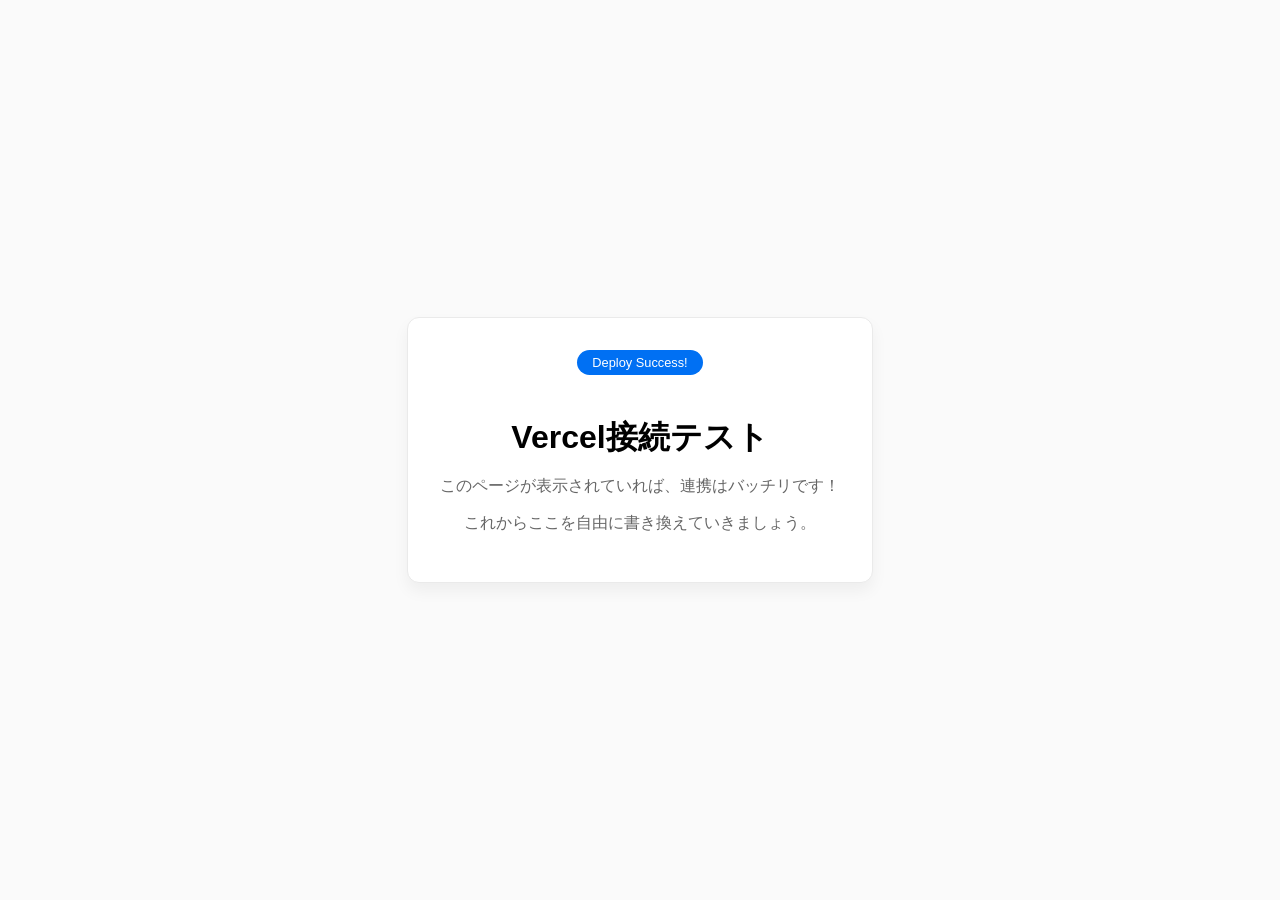
==== index.html @ 1b96fb2a "Create index.html" ====
<!DOCTYPE html>
<html lang="ja">
<head>
    <meta charset="UTF-8">
    <meta name="viewport" content="width=device-width, initial-scale=1.0">
    <title>Vercel Test Page</title>
    <style>
        body { font-family: sans-serif; display: flex; justify-content: center; align-items: center; height: 100vh; margin: 0; background-color: #fafafa; }
        .card { background: white; padding: 2rem; border-radius: 12px; box-shadow: 0 8px 16px rgba(0,0,0,0.05); text-align: center; border: 1px solid #eaeaea; }
        h1 { color: #000; margin-bottom: 10px; }
        p { color: #666; }
        .success-badge { display: inline-block; background: #0070f3; color: white; padding: 5px 15px; border-radius: 20px; font-size: 0.8rem; margin-bottom: 20px; }
    </style>
</head>
<body>
    <div class="card">
        <div class="success-badge">Deploy Success!</div>
        <h1>Vercel接続テスト</h1>
        <p>このページが表示されていれば、連携はバッチリです！</p>
        <p>これからここを自由に書き換えていきましょう。</p>
    </div>
</body>
</html>
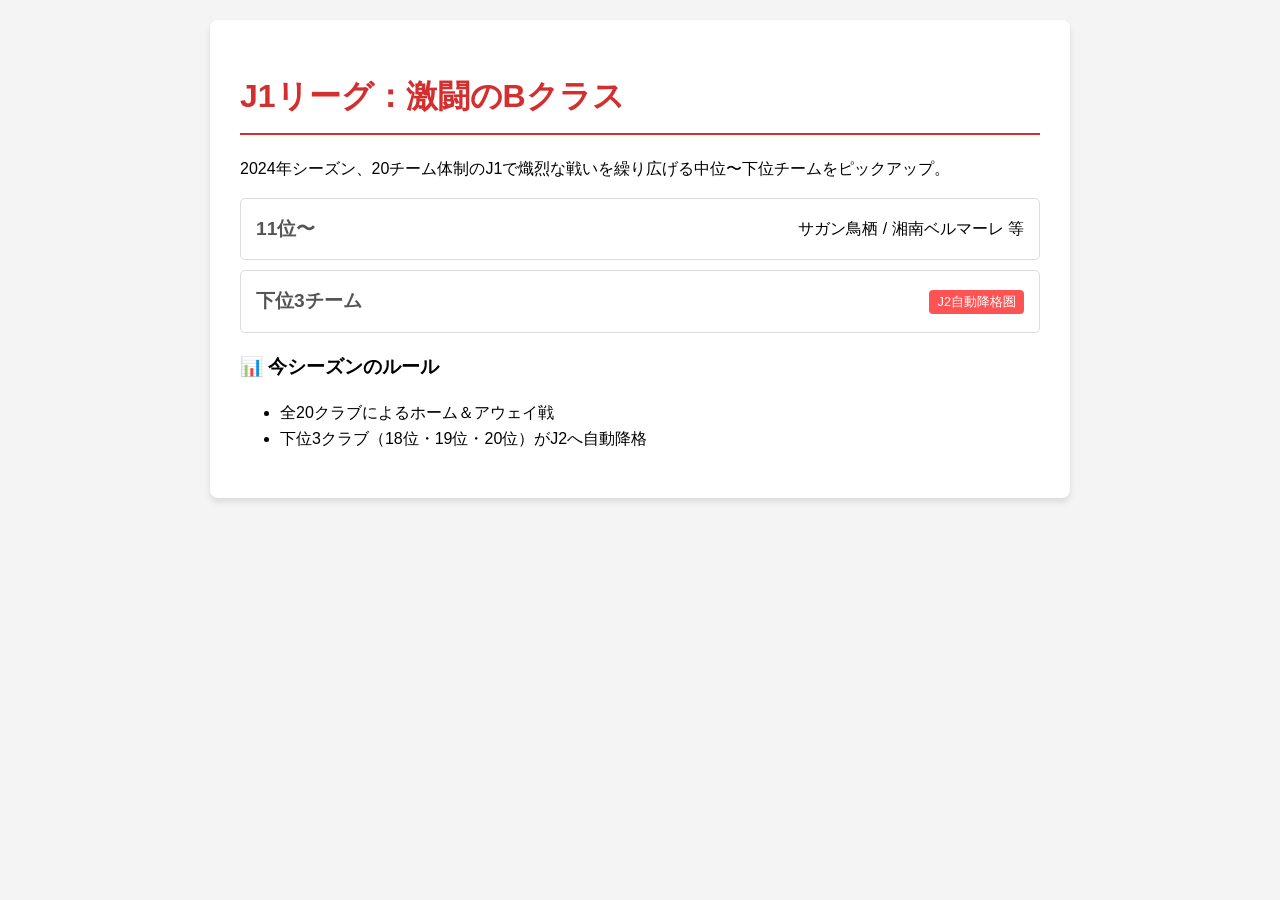
==== commit b8093d69: "Revise index.html for J1 B-class support site" ====
--- a/index.html
+++ b/index.html
@@ -2,22 +2,35 @@
 <html lang="ja">
 <head>
     <meta charset="UTF-8">
-    <meta name="viewport" content="width=device-width, initial-scale=1.0">
-    <title>Vercel Test Page</title>
+    <title>J1 Bクラス 応援サイト</title>
     <style>
-        body { font-family: sans-serif; display: flex; justify-content: center; align-items: center; height: 100vh; margin: 0; background-color: #fafafa; }
-        .card { background: white; padding: 2rem; border-radius: 12px; box-shadow: 0 8px 16px rgba(0,0,0,0.05); text-align: center; border: 1px solid #eaeaea; }
-        h1 { color: #000; margin-bottom: 10px; }
-        p { color: #666; }
-        .success-badge { display: inline-block; background: #0070f3; color: white; padding: 5px 15px; border-radius: 20px; font-size: 0.8rem; margin-bottom: 20px; }
+        body { font-family: 'Helvetica Neue', Arial, sans-serif; background-color: #f4f4f4; margin: 0; padding: 20px; line-height: 1.6; }
+        .container { max-width: 800px; margin: auto; background: white; padding: 30px; border-radius: 8px; box-shadow: 0 4px 6px rgba(0,0,0,0.1); }
+        h1 { color: #d32f2f; border-bottom: 2px solid #d32f2f; padding-bottom: 10px; }
+        .team-list { list-style: none; padding: 0; }
+        .team-item { background: #fff; border: 1px solid #ddd; margin-bottom: 10px; padding: 15px; border-radius: 5px; display: flex; justify-content: space-between; align-items: center; }
+        .rank { font-weight: bold; color: #555; font-size: 1.2rem; }
+        .badge-relegation { background: #ff5252; color: white; padding: 2px 8px; border-radius: 4px; font-size: 0.8rem; }
+        p.info { font-size: 0.9rem; color: #666; }
     </style>
 </head>
 <body>
-    <div class="card">
-        <div class="success-badge">Deploy Success!</div>
-        <h1>Vercel接続テスト</h1>
-        <p>このページが表示されていれば、連携はバッチリです！</p>
-        <p>これからここを自由に書き換えていきましょう。</p>
+    <div class="container">
+        <h1>J1リーグ：激闘のBクラス</h1>
+        <p>2024年シーズン、20チーム体制のJ1で熾烈な戦いを繰り広げる中位〜下位チームをピックアップ。</p>
+        
+        <ul class="team-list">
+            <li class="team-item"><span class="rank">11位〜</span> <span>サガン鳥栖 / 湘南ベルマーレ 等</span></li>
+            <li class="team-item"><span class="rank">下位3チーム</span> <span class="badge-relegation">J2自動降格圏</span></li>
+        </ul>
+
+        <div class="info">
+            <h3>📊 今シーズンのルール</h3>
+            <ul>
+                <li>全20クラブによるホーム＆アウェイ戦</li>
+                <li>下位3クラブ（18位・19位・20位）がJ2へ自動降格</li>
+            </ul>
+        </div>
     </div>
 </body>
 </html>
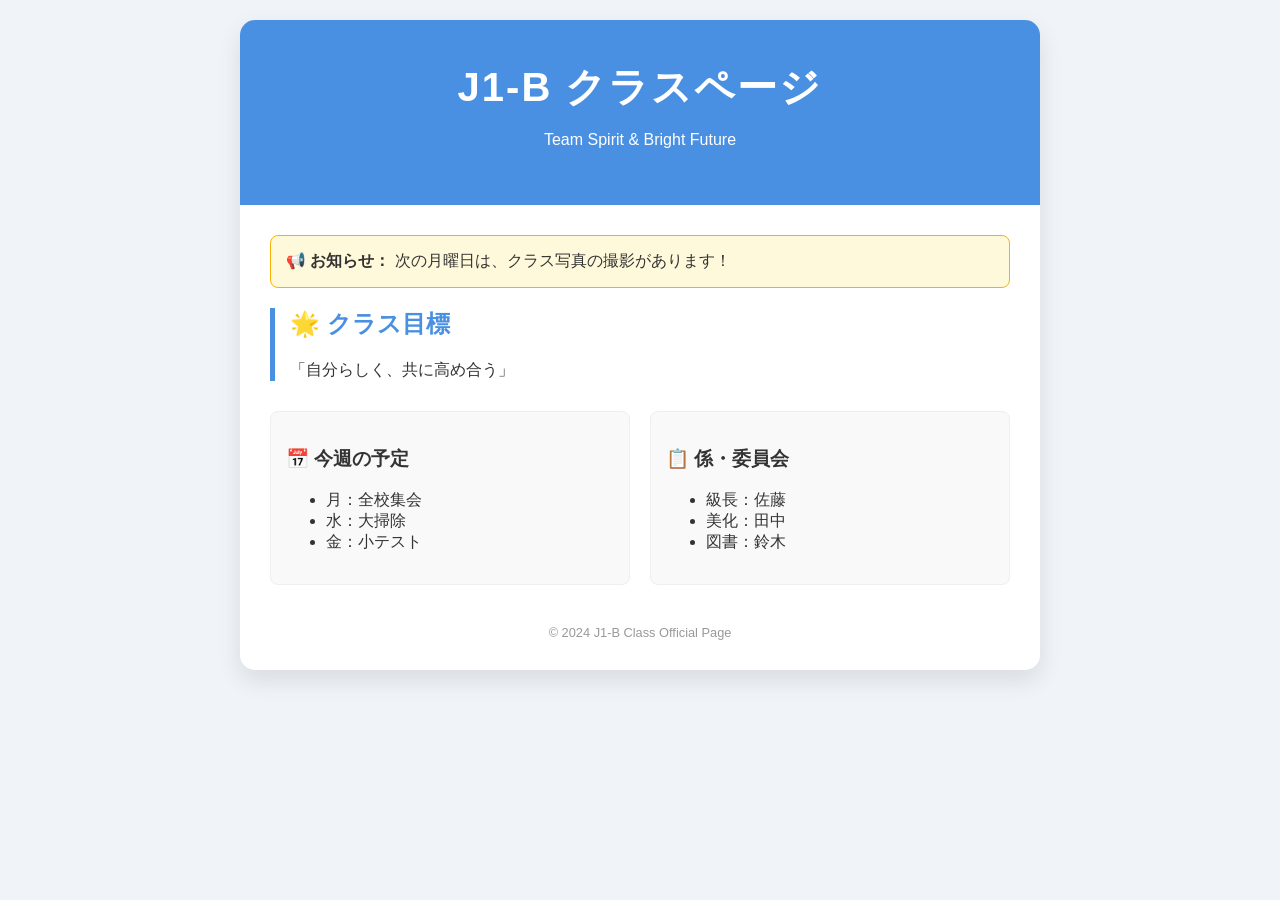
==== commit 91e0dbfe: "Update index.html" ====
--- a/index.html
+++ b/index.html
@@ -2,35 +2,64 @@
 <html lang="ja">
 <head>
     <meta charset="UTF-8">
-    <title>J1 Bクラス 応援サイト</title>
+    <meta name="viewport" content="width=device-width, initial-scale=1.0">
+    <title>J1-B クラスページ</title>
     <style>
-        body { font-family: 'Helvetica Neue', Arial, sans-serif; background-color: #f4f4f4; margin: 0; padding: 20px; line-height: 1.6; }
-        .container { max-width: 800px; margin: auto; background: white; padding: 30px; border-radius: 8px; box-shadow: 0 4px 6px rgba(0,0,0,0.1); }
-        h1 { color: #d32f2f; border-bottom: 2px solid #d32f2f; padding-bottom: 10px; }
-        .team-list { list-style: none; padding: 0; }
-        .team-item { background: #fff; border: 1px solid #ddd; margin-bottom: 10px; padding: 15px; border-radius: 5px; display: flex; justify-content: space-between; align-items: center; }
-        .rank { font-weight: bold; color: #555; font-size: 1.2rem; }
-        .badge-relegation { background: #ff5252; color: white; padding: 2px 8px; border-radius: 4px; font-size: 0.8rem; }
-        p.info { font-size: 0.9rem; color: #666; }
+        :root { --primary-color: #4a90e2; --bg-color: #f0f4f8; }
+        body { font-family: "Helvetica Neue", Arial, "Hiragino Kaku Gothic ProN", "Hiragino Sans", sans-serif; background-color: var(--bg-color); margin: 0; padding: 20px; color: #333; }
+        .class-card { max-width: 800px; margin: 0 auto; background: white; border-radius: 15px; box-shadow: 0 10px 25px rgba(0,0,0,0.1); overflow: hidden; }
+        .header { background: var(--primary-color); color: white; padding: 40px 20px; text-align: center; }
+        .header h1 { margin: 0; font-size: 2.5rem; letter-spacing: 2px; }
+        .content { padding: 30px; }
+        .section { margin-bottom: 30px; border-left: 5px solid var(--primary-color); padding-left: 15px; }
+        h2 { margin-top: 0; color: var(--primary-color); }
+        .grid { display: grid; grid-template-columns: repeat(auto-fit, minmax(200px, 1fr)); gap: 20px; }
+        .info-box { background: #f9f9f9; padding: 15px; border-radius: 8px; border: 1px solid #eee; }
+        .announcement { background: #fff9db; padding: 15px; border-radius: 8px; border: 1px solid #fab005; margin-bottom: 20px; }
     </style>
 </head>
 <body>
-    <div class="container">
-        <h1>J1リーグ：激闘のBクラス</h1>
-        <p>2024年シーズン、20チーム体制のJ1で熾烈な戦いを繰り広げる中位〜下位チームをピックアップ。</p>
-        
-        <ul class="team-list">
-            <li class="team-item"><span class="rank">11位〜</span> <span>サガン鳥栖 / 湘南ベルマーレ 等</span></li>
-            <li class="team-item"><span class="rank">下位3チーム</span> <span class="badge-relegation">J2自動降格圏</span></li>
-        </ul>
 
-        <div class="info">
-            <h3>📊 今シーズンのルール</h3>
-            <ul>
-                <li>全20クラブによるホーム＆アウェイ戦</li>
-                <li>下位3クラブ（18位・19位・20位）がJ2へ自動降格</li>
-            </ul>
+    <div class="class-card">
+        <div class="header">
+            <h1>J1-B クラスページ</h1>
+            <p>Team Spirit & Bright Future</p>
+        </div>
+
+        <div class="content">
+            <div class="announcement">
+                <strong>📢 お知らせ：</strong> 次の月曜日は、クラス写真の撮影があります！
+            </div>
+
+            <div class="section">
+                <h2>🌟 クラス目標</h2>
+                <p>「自分らしく、共に高め合う」</p>
+            </div>
+
+            <div class="grid">
+                <div class="info-box">
+                    <h3>📅 今週の予定</h3>
+                    <ul>
+                        <li>月：全校集会</li>
+                        <li>水：大掃除</li>
+                        <li>金：小テスト</li>
+                    </ul>
+                </div>
+                <div class="info-box">
+                    <h3>📋 係・委員会</h3>
+                    <ul>
+                        <li>級長：佐藤</li>
+                        <li>美化：田中</li>
+                        <li>図書：鈴木</li>
+                    </ul>
+                </div>
+            </div>
+
+            <div style="text-align: center; margin-top: 40px; color: #999; font-size: 0.8rem;">
+                © 2024 J1-B Class Official Page
+            </div>
         </div>
     </div>
+
 </body>
 </html>
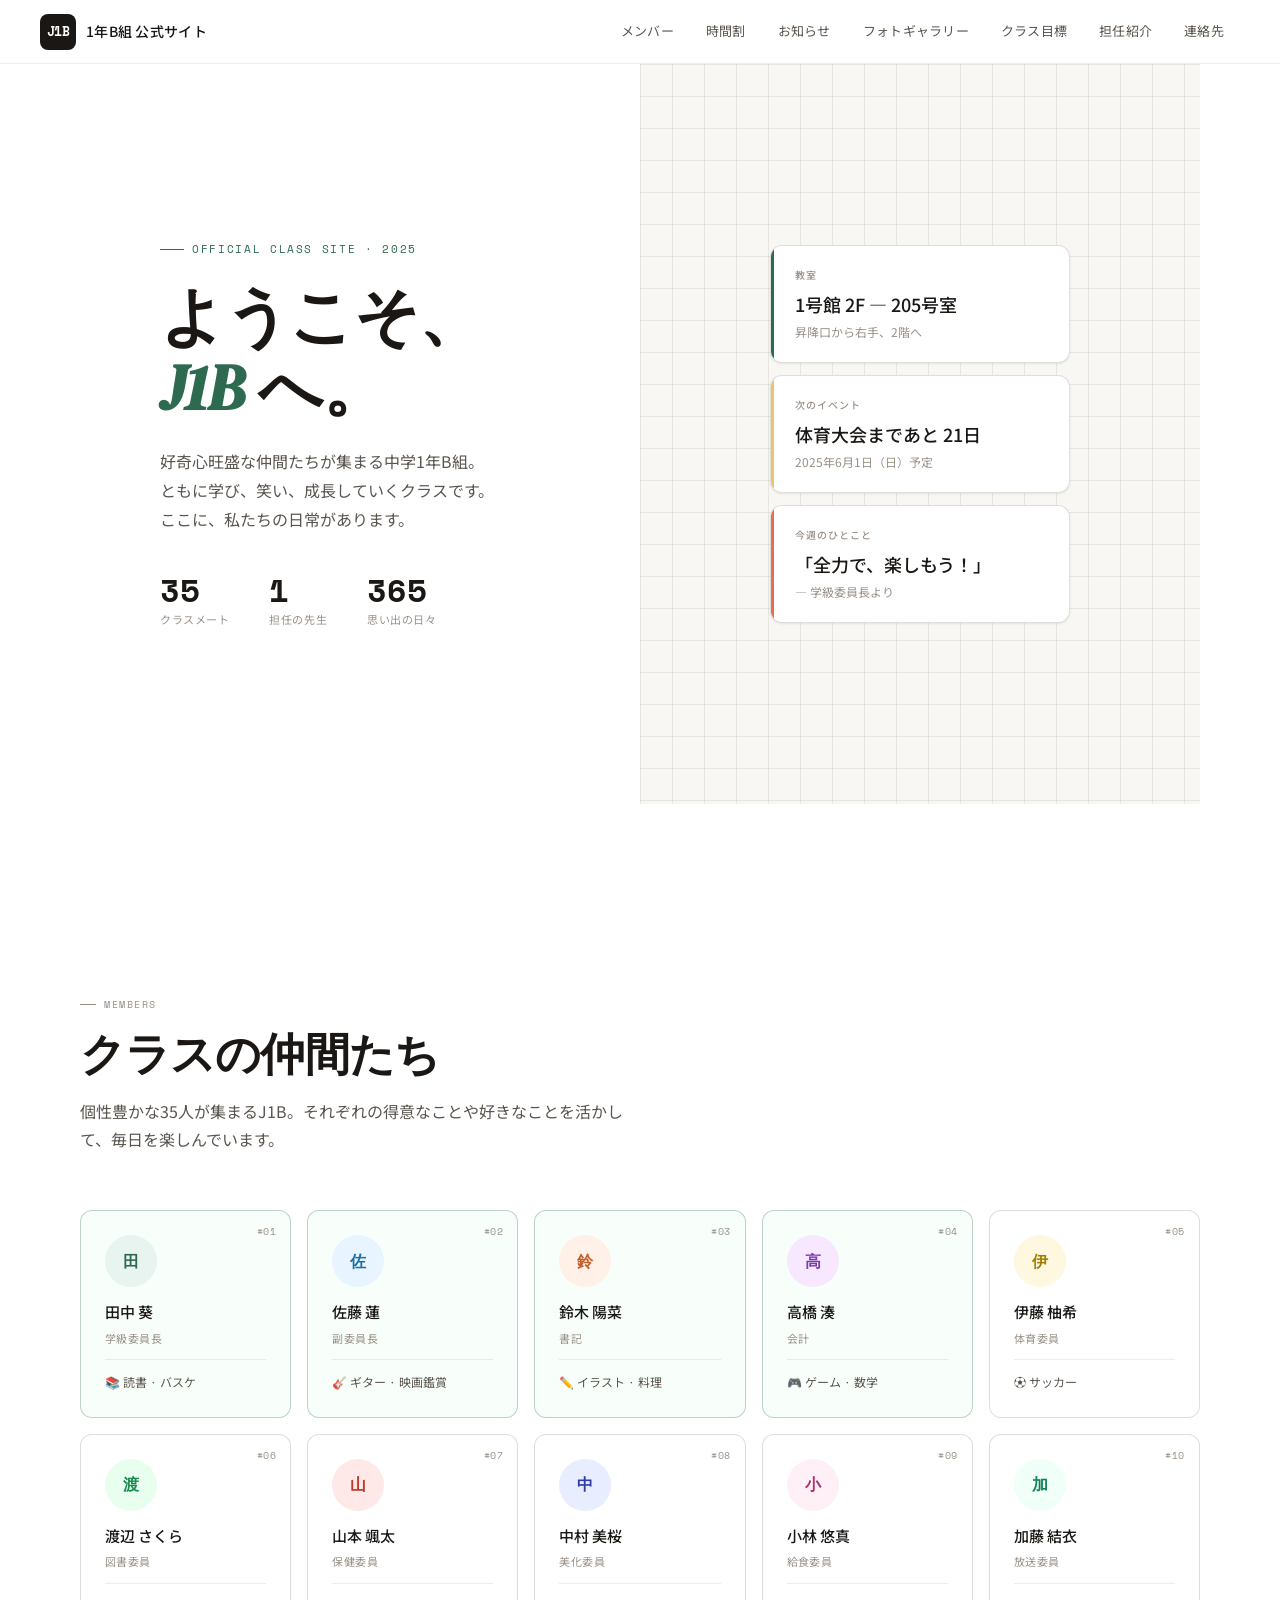
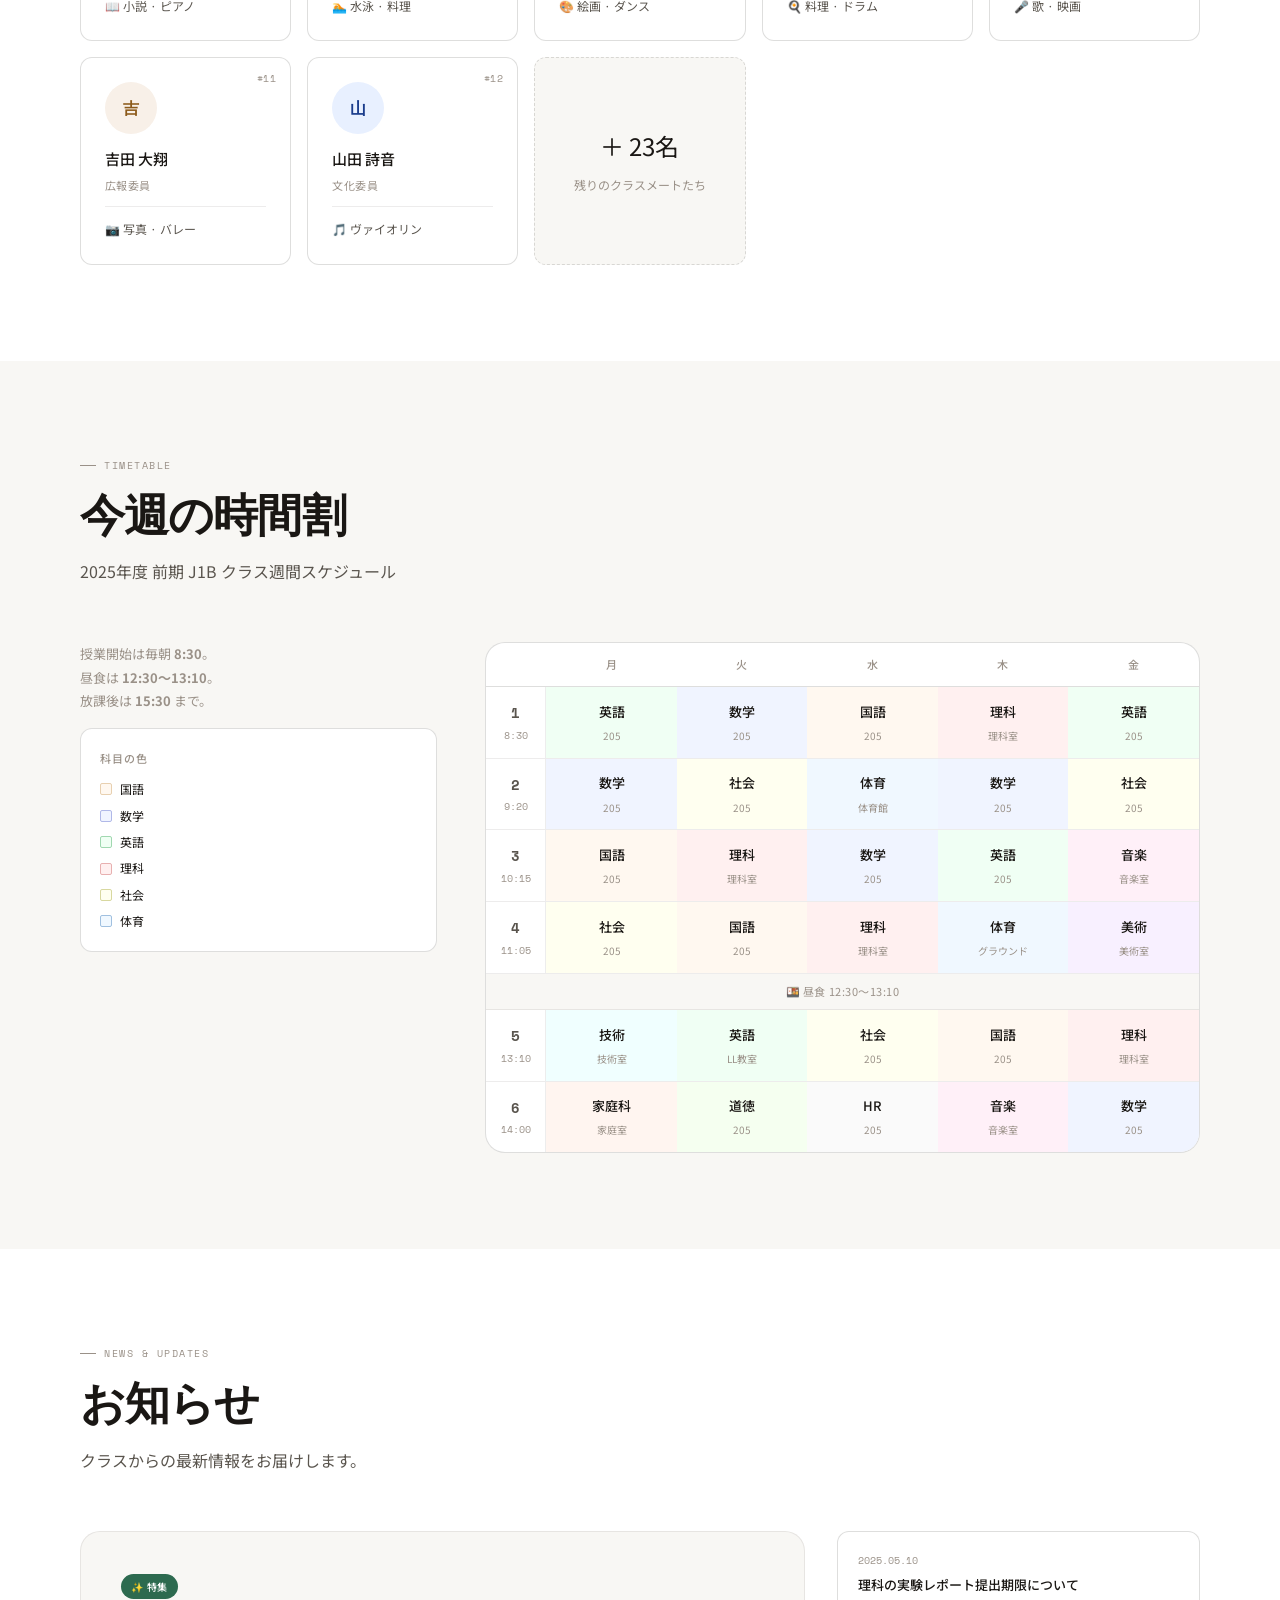
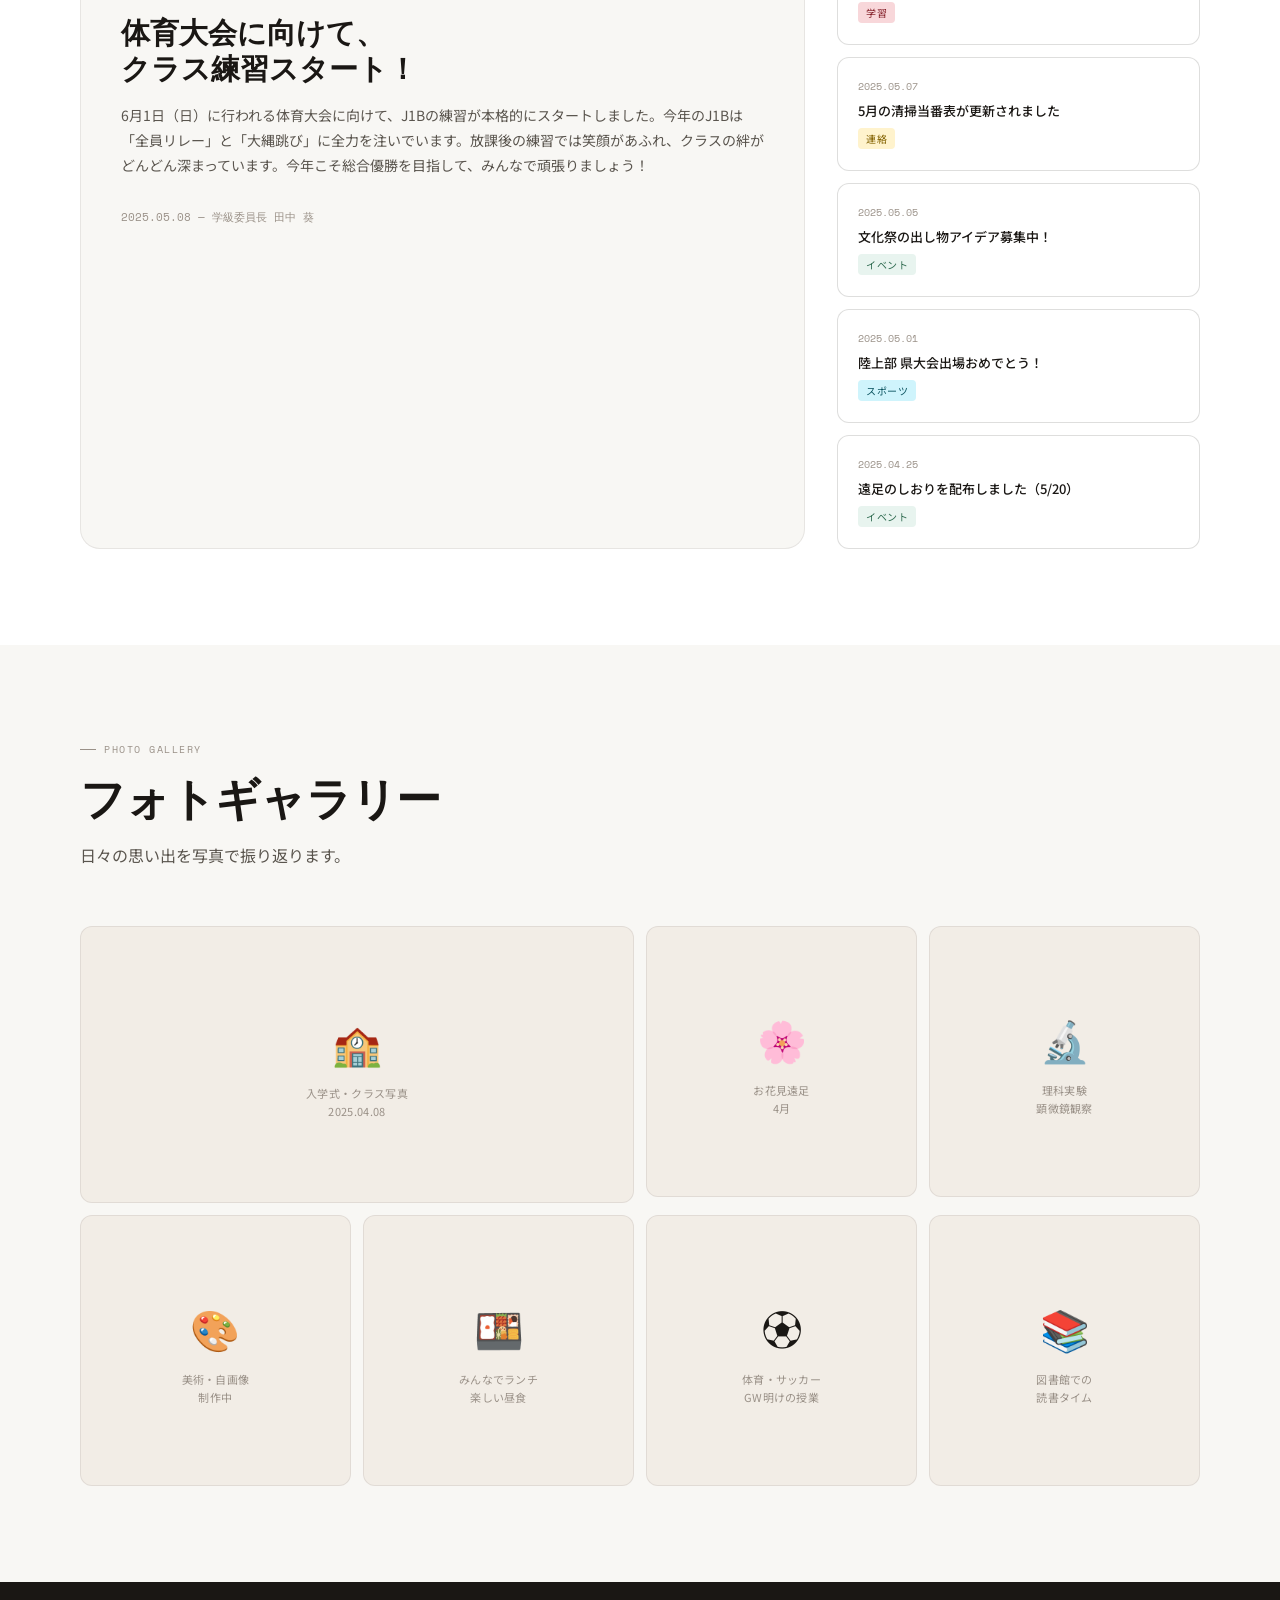
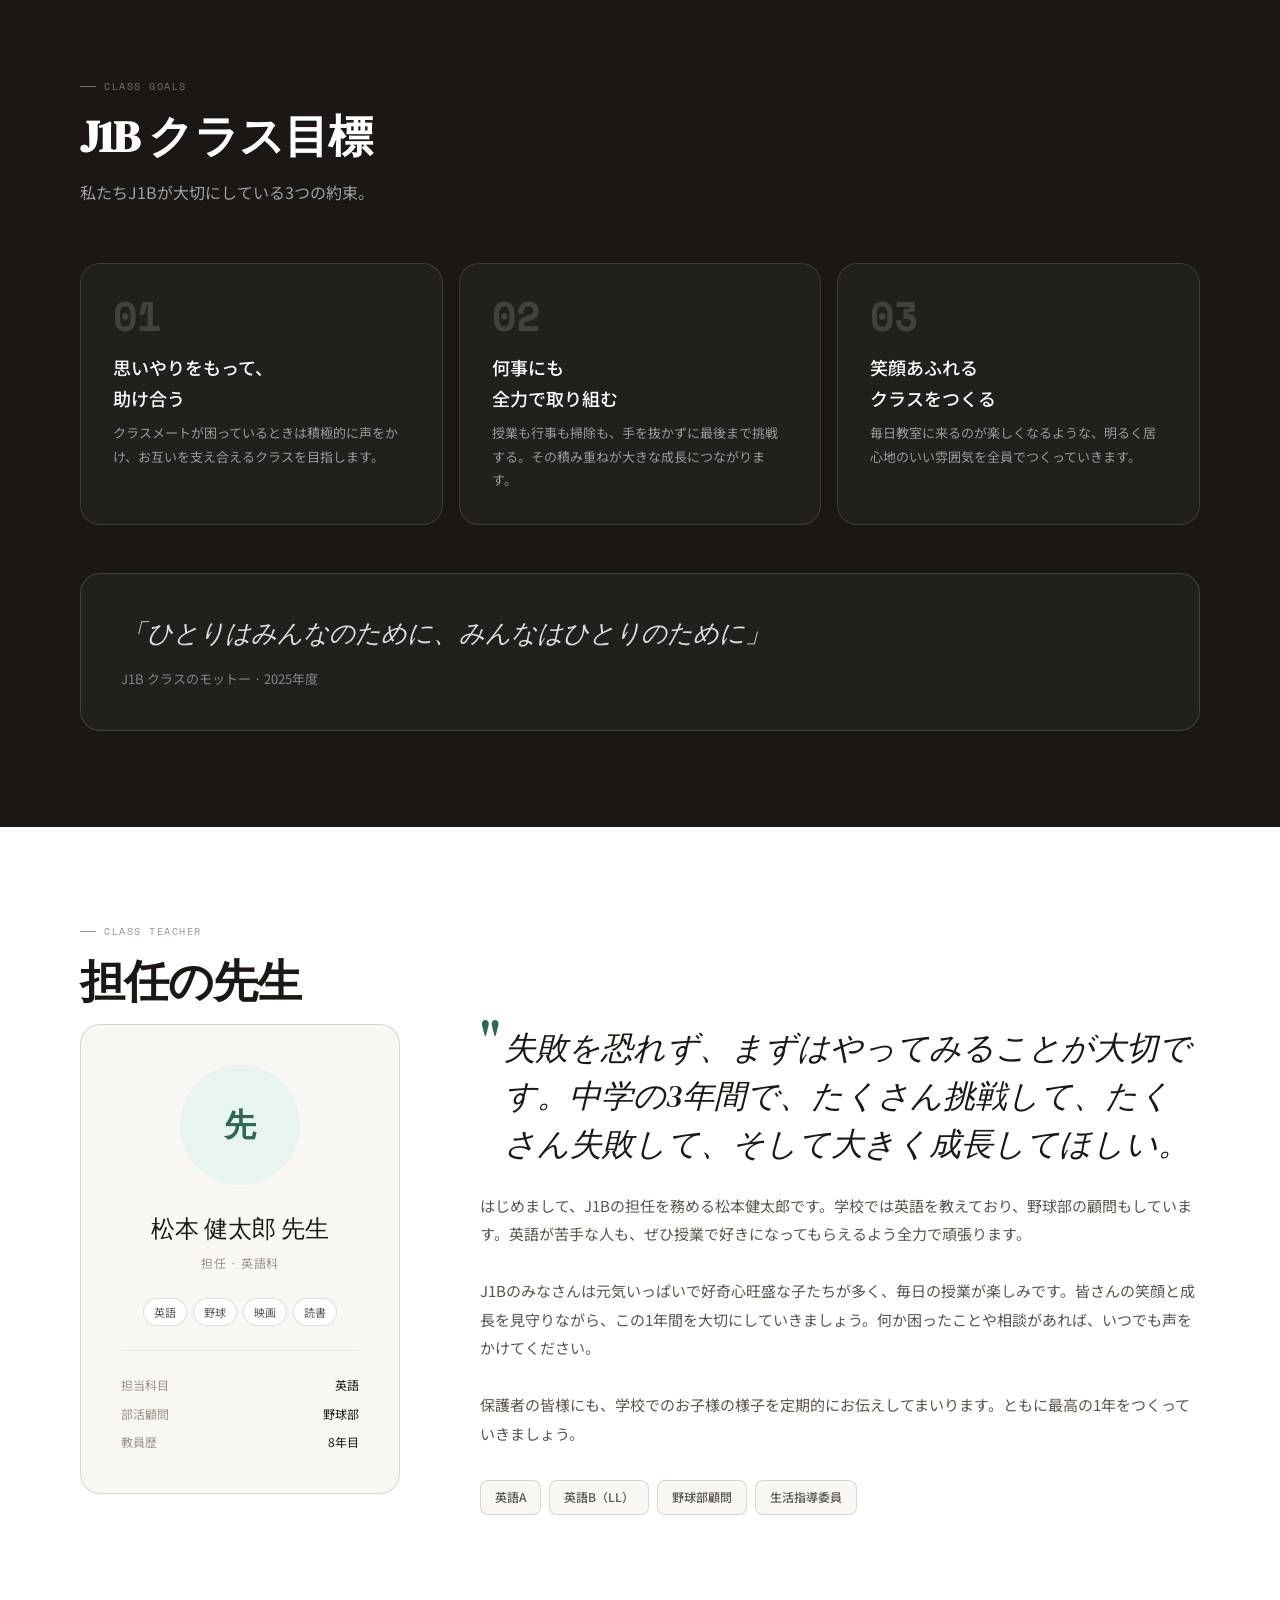
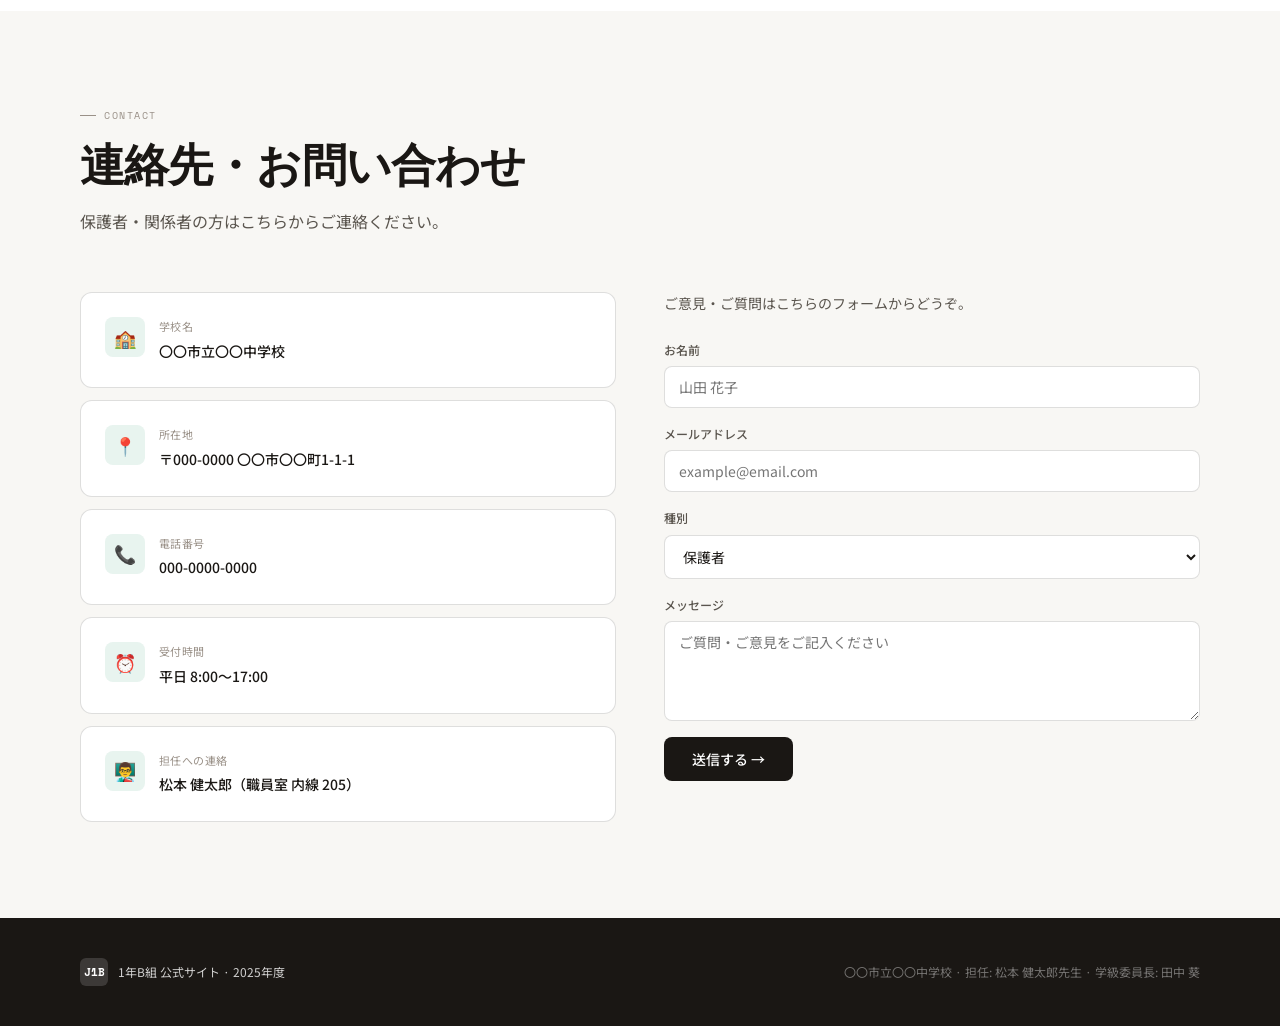
==== commit 3c3cbc2b: "Update print statement from 'Hello' to 'Goodbye'" ====
--- a/index.html
+++ b/index.html
@@ -1,65 +1,1243 @@
 <!DOCTYPE html>
 <html lang="ja">
 <head>
-    <meta charset="UTF-8">
-    <meta name="viewport" content="width=device-width, initial-scale=1.0">
-    <title>J1-B クラスページ</title>
-    <style>
-        :root { --primary-color: #4a90e2; --bg-color: #f0f4f8; }
-        body { font-family: "Helvetica Neue", Arial, "Hiragino Kaku Gothic ProN", "Hiragino Sans", sans-serif; background-color: var(--bg-color); margin: 0; padding: 20px; color: #333; }
-        .class-card { max-width: 800px; margin: 0 auto; background: white; border-radius: 15px; box-shadow: 0 10px 25px rgba(0,0,0,0.1); overflow: hidden; }
-        .header { background: var(--primary-color); color: white; padding: 40px 20px; text-align: center; }
-        .header h1 { margin: 0; font-size: 2.5rem; letter-spacing: 2px; }
-        .content { padding: 30px; }
-        .section { margin-bottom: 30px; border-left: 5px solid var(--primary-color); padding-left: 15px; }
-        h2 { margin-top: 0; color: var(--primary-color); }
-        .grid { display: grid; grid-template-columns: repeat(auto-fit, minmax(200px, 1fr)); gap: 20px; }
-        .info-box { background: #f9f9f9; padding: 15px; border-radius: 8px; border: 1px solid #eee; }
-        .announcement { background: #fff9db; padding: 15px; border-radius: 8px; border: 1px solid #fab005; margin-bottom: 20px; }
-    </style>
+<meta charset="UTF-8">
+<meta name="viewport" content="width=device-width, initial-scale=1.0">
+<title>J1B クラス公式サイト</title>
+<link rel="preconnect" href="https://fonts.googleapis.com">
+<link href="https://fonts.googleapis.com/css2?family=Noto+Sans+JP:wght@300;400;500;700&family=DM+Serif+Display:ital@0;1&family=Space+Mono:wght@400;700&display=swap" rel="stylesheet">
+<style>
+  *, *::before, *::after { box-sizing: border-box; margin: 0; padding: 0; }
+
+  :root {
+    --white: #ffffff;
+    --off-white: #f8f7f4;
+    --cream: #f2ede6;
+    --ink: #1a1714;
+    --ink-light: #5a554e;
+    --ink-muted: #9a9188;
+    --accent: #2d6a4f;
+    --accent-light: #e8f4ef;
+    --accent-mid: #74c69d;
+    --gold: #e9c46a;
+    --coral: #e76f51;
+    --sky: #4cc9f0;
+    --border: rgba(26,23,20,0.08);
+    --border-mid: rgba(26,23,20,0.14);
+    --shadow-sm: 0 1px 3px rgba(0,0,0,0.06), 0 1px 2px rgba(0,0,0,0.04);
+    --shadow-md: 0 4px 16px rgba(0,0,0,0.08);
+    --shadow-lg: 0 12px 40px rgba(0,0,0,0.1);
+    --radius: 12px;
+    --radius-lg: 20px;
+    --font-display: 'DM Serif Display', serif;
+    --font-body: 'Noto Sans JP', sans-serif;
+    --font-mono: 'Space Mono', monospace;
+  }
+
+  html { scroll-behavior: smooth; }
+
+  body {
+    font-family: var(--font-body);
+    background: var(--white);
+    color: var(--ink);
+    line-height: 1.7;
+    font-size: 15px;
+    overflow-x: hidden;
+  }
+
+  /* ── NAV ── */
+  nav {
+    position: fixed; top: 0; left: 0; right: 0; z-index: 100;
+    display: flex; align-items: center; justify-content: space-between;
+    padding: 0 2.5rem;
+    height: 64px;
+    background: rgba(255,255,255,0.92);
+    backdrop-filter: blur(12px);
+    border-bottom: 0.5px solid var(--border);
+  }
+
+  .nav-brand {
+    display: flex; align-items: center; gap: 10px;
+    text-decoration: none; color: var(--ink);
+  }
+
+  .nav-badge {
+    width: 36px; height: 36px; border-radius: 8px;
+    background: var(--ink);
+    color: var(--white);
+    font-family: var(--font-mono);
+    font-size: 13px; font-weight: 700;
+    display: flex; align-items: center; justify-content: center;
+    letter-spacing: -0.5px;
+  }
+
+  .nav-title { font-size: 14px; font-weight: 500; letter-spacing: 0.02em; }
+
+  .nav-links {
+    display: flex; align-items: center; gap: 0;
+    list-style: none;
+  }
+
+  .nav-links a {
+    display: block; padding: 0 1rem;
+    font-size: 13px; font-weight: 400; color: var(--ink-light);
+    text-decoration: none; letter-spacing: 0.02em;
+    transition: color 0.2s;
+    white-space: nowrap;
+  }
+
+  .nav-links a:hover { color: var(--accent); }
+
+  /* ── HERO ── */
+  #hero {
+    min-height: 100vh;
+    display: grid; grid-template-columns: 1fr 1fr;
+    padding-top: 64px;
+    overflow: hidden;
+  }
+
+  .hero-left {
+    display: flex; flex-direction: column; justify-content: center;
+    padding: 5rem 3rem 5rem 5rem;
+    position: relative;
+  }
+
+  .hero-eyebrow {
+    font-family: var(--font-mono);
+    font-size: 11px; letter-spacing: 0.15em; text-transform: uppercase;
+    color: var(--accent); margin-bottom: 1.5rem;
+    display: flex; align-items: center; gap: 8px;
+  }
+
+  .hero-eyebrow::before {
+    content: ''; width: 24px; height: 1px; background: var(--accent);
+  }
+
+  .hero-h1 {
+    font-family: var(--font-display);
+    font-size: clamp(3rem, 5vw, 5rem);
+    line-height: 1.1; letter-spacing: -0.02em;
+    color: var(--ink);
+    margin-bottom: 1.5rem;
+  }
+
+  .hero-h1 em {
+    font-style: italic; color: var(--accent);
+  }
+
+  .hero-desc {
+    font-size: 16px; color: var(--ink-light); line-height: 1.8;
+    max-width: 420px; margin-bottom: 2.5rem;
+  }
+
+  .hero-stats {
+    display: flex; gap: 2.5rem;
+  }
+
+  .hero-stat-num {
+    font-family: var(--font-mono);
+    font-size: 2rem; font-weight: 700; color: var(--ink);
+    line-height: 1;
+  }
+
+  .hero-stat-label {
+    font-size: 11px; color: var(--ink-muted);
+    letter-spacing: 0.05em; margin-top: 4px;
+  }
+
+  .hero-right {
+    background: var(--off-white);
+    position: relative; overflow: hidden;
+    display: flex; align-items: center; justify-content: center;
+  }
+
+  .hero-visual {
+    position: absolute; inset: 0;
+    display: flex; align-items: center; justify-content: center;
+  }
+
+  .hero-grid-bg {
+    position: absolute; inset: 0;
+    background-image:
+      linear-gradient(var(--border) 1px, transparent 1px),
+      linear-gradient(90deg, var(--border) 1px, transparent 1px);
+    background-size: 32px 32px;
+  }
+
+  .hero-card-stack {
+    position: relative; z-index: 2;
+    display: flex; flex-direction: column; gap: 12px;
+    padding: 2rem;
+  }
+
+  .info-card {
+    background: var(--white);
+    border: 0.5px solid var(--border-mid);
+    border-radius: var(--radius);
+    padding: 1.25rem 1.5rem;
+    box-shadow: var(--shadow-sm);
+    min-width: 300px;
+    position: relative; overflow: hidden;
+  }
+
+  .info-card::before {
+    content: ''; position: absolute; left: 0; top: 0; bottom: 0;
+    width: 3px;
+  }
+
+  .info-card.green::before { background: var(--accent); }
+  .info-card.gold::before { background: var(--gold); }
+  .info-card.coral::before { background: var(--coral); }
+
+  .card-label {
+    font-size: 10px; font-weight: 500; letter-spacing: 0.1em;
+    text-transform: uppercase; color: var(--ink-muted);
+    margin-bottom: 6px;
+  }
+
+  .card-value {
+    font-size: 18px; font-weight: 500; color: var(--ink);
+  }
+
+  .card-sub {
+    font-size: 12px; color: var(--ink-muted); margin-top: 2px;
+  }
+
+  /* ── SECTIONS ── */
+  section { padding: 6rem 5rem; }
+
+  .section-tag {
+    font-family: var(--font-mono);
+    font-size: 10px; letter-spacing: 0.15em; text-transform: uppercase;
+    color: var(--ink-muted); margin-bottom: 1rem;
+    display: flex; align-items: center; gap: 8px;
+  }
+
+  .section-tag::before {
+    content: ''; width: 16px; height: 1px; background: var(--ink-muted);
+  }
+
+  .section-h2 {
+    font-family: var(--font-display);
+    font-size: clamp(2rem, 3.5vw, 3.2rem);
+    line-height: 1.15; letter-spacing: -0.02em;
+    color: var(--ink); margin-bottom: 1rem;
+  }
+
+  .section-lead {
+    font-size: 16px; color: var(--ink-light); line-height: 1.8;
+    max-width: 560px; margin-bottom: 3.5rem;
+  }
+
+  /* ── MEMBERS ── */
+  #members { background: var(--white); }
+
+  .members-grid {
+    display: grid;
+    grid-template-columns: repeat(auto-fill, minmax(200px, 1fr));
+    gap: 16px;
+  }
+
+  .member-card {
+    border: 0.5px solid var(--border-mid);
+    border-radius: var(--radius);
+    padding: 1.5rem;
+    background: var(--white);
+    transition: transform 0.2s, box-shadow 0.2s, border-color 0.2s;
+    cursor: default;
+    position: relative; overflow: hidden;
+  }
+
+  .member-card:hover {
+    transform: translateY(-3px);
+    box-shadow: var(--shadow-md);
+    border-color: var(--accent-mid);
+  }
+
+  .member-avatar {
+    width: 52px; height: 52px; border-radius: 50%;
+    display: flex; align-items: center; justify-content: center;
+    font-family: var(--font-mono); font-size: 16px; font-weight: 700;
+    margin-bottom: 12px;
+  }
+
+  .member-name { font-size: 15px; font-weight: 500; margin-bottom: 4px; }
+  .member-role { font-size: 11px; color: var(--ink-muted); letter-spacing: 0.04em; }
+
+  .member-hobby {
+    margin-top: 12px; padding-top: 12px;
+    border-top: 0.5px solid var(--border);
+    font-size: 12px; color: var(--ink-light);
+  }
+
+  .member-number {
+    position: absolute; top: 12px; right: 14px;
+    font-family: var(--font-mono); font-size: 10px;
+    color: var(--ink-muted); letter-spacing: 0.05em;
+  }
+
+  /* ── SCHEDULE ── */
+  #schedule { background: var(--off-white); }
+
+  .schedule-layout {
+    display: grid; grid-template-columns: 1fr 2fr; gap: 3rem;
+    align-items: start;
+  }
+
+  .schedule-aside {}
+
+  .schedule-filters {
+    display: flex; flex-direction: column; gap: 6px;
+    margin-bottom: 2rem;
+  }
+
+  .filter-btn {
+    padding: 8px 14px; border: 0.5px solid var(--border-mid);
+    border-radius: 8px; background: var(--white);
+    font-family: var(--font-body); font-size: 13px;
+    color: var(--ink-light); cursor: pointer;
+    text-align: left; transition: all 0.15s;
+  }
+
+  .filter-btn.active, .filter-btn:hover {
+    background: var(--ink); color: var(--white); border-color: var(--ink);
+  }
+
+  .timetable {
+    background: var(--white); border-radius: var(--radius-lg);
+    border: 0.5px solid var(--border-mid);
+    overflow: hidden;
+  }
+
+  .timetable-header {
+    display: grid; grid-template-columns: 60px repeat(5, 1fr);
+    border-bottom: 0.5px solid var(--border-mid);
+  }
+
+  .timetable-header > div {
+    padding: 12px 8px; text-align: center;
+    font-size: 11px; font-weight: 500; letter-spacing: 0.05em;
+    color: var(--ink-muted);
+  }
+
+  .timetable-row {
+    display: grid; grid-template-columns: 60px repeat(5, 1fr);
+    border-bottom: 0.5px solid var(--border);
+  }
+
+  .timetable-row:last-child { border-bottom: none; }
+
+  .time-cell {
+    padding: 14px 8px; text-align: center;
+    font-family: var(--font-mono); font-size: 10px;
+    color: var(--ink-muted); border-right: 0.5px solid var(--border);
+    display: flex; flex-direction: column; align-items: center; justify-content: center; gap: 2px;
+  }
+
+  .time-period { font-size: 14px; font-weight: 700; color: var(--ink-light); }
+
+  .subject-cell {
+    padding: 10px 8px; text-align: center;
+    font-size: 12px; display: flex; flex-direction: column;
+    align-items: center; justify-content: center; gap: 4px;
+    min-height: 56px;
+  }
+
+  .subject-name { font-weight: 500; font-size: 13px; }
+  .subject-room { font-size: 10px; color: var(--ink-muted); }
+
+  .subj-jp { background: #fff8f0; }
+  .subj-math { background: #f0f4ff; }
+  .subj-en { background: #f0fff4; }
+  .subj-sci { background: #fff0f0; }
+  .subj-soc { background: #fffff0; }
+  .subj-pe { background: #f0f8ff; }
+  .subj-music { background: #fff0f8; }
+  .subj-art { background: #f8f0ff; }
+  .subj-tech { background: #f0ffff; }
+  .subj-home { background: #fff5f0; }
+  .subj-moral { background: #f5fff0; }
+  .subj-hr { background: #fafafa; }
+
+  /* ── NEWS ── */
+  #news { background: var(--white); }
+
+  .news-grid {
+    display: grid; grid-template-columns: 2fr 1fr; gap: 2rem;
+  }
+
+  .news-featured {
+    background: var(--off-white);
+    border-radius: var(--radius-lg);
+    padding: 2.5rem;
+    border: 0.5px solid var(--border);
+    position: relative; overflow: hidden;
+  }
+
+  .news-featured-tag {
+    display: inline-block; padding: 4px 10px;
+    border-radius: 99px; background: var(--accent); color: var(--white);
+    font-size: 10px; font-weight: 500; letter-spacing: 0.08em;
+    text-transform: uppercase; margin-bottom: 1rem;
+  }
+
+  .news-featured-title {
+    font-family: var(--font-display); font-size: 1.8rem;
+    line-height: 1.25; color: var(--ink); margin-bottom: 1rem;
+  }
+
+  .news-featured-body {
+    font-size: 14px; color: var(--ink-light); line-height: 1.8; margin-bottom: 1.5rem;
+  }
+
+  .news-featured-meta {
+    font-family: var(--font-mono); font-size: 11px; color: var(--ink-muted);
+  }
+
+  .news-list { display: flex; flex-direction: column; gap: 12px; }
+
+  .news-item {
+    border: 0.5px solid var(--border-mid);
+    border-radius: var(--radius);
+    padding: 1.25rem;
+    background: var(--white);
+    transition: border-color 0.2s;
+    cursor: default;
+  }
+
+  .news-item:hover { border-color: var(--accent-mid); }
+
+  .news-item-date {
+    font-family: var(--font-mono); font-size: 10px; color: var(--ink-muted);
+    margin-bottom: 6px;
+  }
+
+  .news-item-title { font-size: 13px; font-weight: 500; line-height: 1.5; }
+
+  .news-tag {
+    display: inline-block; margin-top: 8px; padding: 2px 8px;
+    border-radius: 4px; font-size: 10px; letter-spacing: 0.05em;
+  }
+
+  .tag-event { background: var(--accent-light); color: var(--accent); }
+  .tag-announce { background: #fff3cd; color: #856404; }
+  .tag-sports { background: #cff4fc; color: #0c5460; }
+  .tag-study { background: #f8d7da; color: #842029; }
+
+  /* ── GALLERY ── */
+  #gallery { background: var(--off-white); }
+
+  .gallery-grid {
+    display: grid;
+    grid-template-columns: repeat(4, 1fr);
+    grid-template-rows: auto;
+    gap: 12px;
+  }
+
+  .gallery-item {
+    border-radius: var(--radius); overflow: hidden;
+    background: var(--cream);
+    border: 0.5px solid var(--border);
+    aspect-ratio: 1;
+    display: flex; align-items: center; justify-content: center;
+    position: relative; cursor: pointer;
+    transition: transform 0.2s, box-shadow 0.2s;
+  }
+
+  .gallery-item:hover { transform: scale(1.02); box-shadow: var(--shadow-md); }
+  .gallery-item.wide { grid-column: span 2; aspect-ratio: 2/1; }
+  .gallery-item.tall { grid-row: span 2; aspect-ratio: 1/2; }
+
+  .gallery-placeholder {
+    display: flex; flex-direction: column; align-items: center; justify-content: center;
+    gap: 8px; padding: 1rem;
+  }
+
+  .gallery-emoji { font-size: 2.5rem; }
+  .gallery-caption { font-size: 11px; color: var(--ink-muted); text-align: center; letter-spacing: 0.03em; }
+
+  .gallery-overlay {
+    position: absolute; inset: 0; background: rgba(45,106,79,0.85);
+    display: flex; align-items: center; justify-content: center;
+    opacity: 0; transition: opacity 0.2s;
+    color: white; font-size: 12px; letter-spacing: 0.05em;
+  }
+
+  .gallery-item:hover .gallery-overlay { opacity: 1; }
+
+  /* ── GOALS ── */
+  #goals { background: var(--ink); color: var(--white); }
+
+  #goals .section-tag { color: rgba(255,255,255,0.4); }
+  #goals .section-tag::before { background: rgba(255,255,255,0.4); }
+  #goals .section-h2 { color: var(--white); }
+  #goals .section-lead { color: rgba(255,255,255,0.6); }
+
+  .goals-grid {
+    display: grid; grid-template-columns: repeat(3, 1fr); gap: 16px;
+  }
+
+  .goal-card {
+    border: 0.5px solid rgba(255,255,255,0.12);
+    border-radius: var(--radius-lg); padding: 2rem;
+    background: rgba(255,255,255,0.04);
+    transition: background 0.2s, border-color 0.2s;
+  }
+
+  .goal-card:hover {
+    background: rgba(255,255,255,0.07);
+    border-color: rgba(255,255,255,0.2);
+  }
+
+  .goal-num {
+    font-family: var(--font-mono); font-size: 2.5rem; font-weight: 700;
+    color: rgba(255,255,255,0.15); line-height: 1;
+    margin-bottom: 1rem;
+  }
+
+  .goal-title { font-size: 18px; font-weight: 500; margin-bottom: 8px; }
+  .goal-desc { font-size: 13px; color: rgba(255,255,255,0.55); line-height: 1.8; }
+
+  /* ── TEACHER ── */
+  #teacher { background: var(--white); }
+
+  .teacher-layout {
+    display: grid; grid-template-columns: 320px 1fr; gap: 5rem; align-items: start;
+  }
+
+  .teacher-portrait {
+    background: var(--off-white); border-radius: var(--radius-lg);
+    border: 0.5px solid var(--border-mid);
+    padding: 2.5rem; text-align: center;
+  }
+
+  .portrait-circle {
+    width: 120px; height: 120px; border-radius: 50%;
+    background: var(--accent-light);
+    display: flex; align-items: center; justify-content: center;
+    font-family: var(--font-mono); font-size: 2rem; font-weight: 700;
+    color: var(--accent); margin: 0 auto 1.5rem;
+  }
+
+  .portrait-name {
+    font-family: var(--font-display); font-size: 1.5rem; margin-bottom: 4px;
+  }
+
+  .portrait-title { font-size: 12px; color: var(--ink-muted); letter-spacing: 0.05em; }
+
+  .portrait-tags { display: flex; flex-wrap: wrap; gap: 6px; margin-top: 1.5rem; justify-content: center; }
+
+  .portrait-tag {
+    padding: 4px 10px; border-radius: 99px;
+    background: var(--white); border: 0.5px solid var(--border-mid);
+    font-size: 11px; color: var(--ink-light);
+  }
+
+  .teacher-message {
+    font-family: var(--font-display); font-style: italic;
+    font-size: clamp(1.5rem, 2.5vw, 2rem); line-height: 1.5;
+    color: var(--ink); margin-bottom: 1.5rem;
+    position: relative; padding-left: 1.5rem;
+  }
+
+  .teacher-message::before {
+    content: '"'; position: absolute; left: 0; top: -0.2em;
+    font-size: 3rem; color: var(--accent); line-height: 1; font-style: normal;
+  }
+
+  .teacher-bio {
+    font-size: 15px; color: var(--ink-light); line-height: 1.9; margin-bottom: 2rem;
+  }
+
+  .teacher-subjects { display: flex; flex-wrap: wrap; gap: 8px; }
+
+  .subj-badge {
+    padding: 6px 14px; border-radius: 8px;
+    background: var(--off-white); border: 0.5px solid var(--border-mid);
+    font-size: 12px; font-weight: 500; color: var(--ink-light);
+  }
+
+  /* ── CONTACT ── */
+  #contact { background: var(--off-white); }
+
+  .contact-layout { display: grid; grid-template-columns: 1fr 1fr; gap: 3rem; }
+
+  .contact-info-block {
+    border: 0.5px solid var(--border-mid); border-radius: var(--radius);
+    padding: 1.5rem; background: var(--white);
+    display: flex; align-items: flex-start; gap: 14px;
+  }
+
+  .contact-icon {
+    width: 40px; height: 40px; border-radius: 8px;
+    background: var(--accent-light); display: flex;
+    align-items: center; justify-content: center;
+    font-size: 18px; flex-shrink: 0;
+  }
+
+  .contact-info-label { font-size: 11px; color: var(--ink-muted); margin-bottom: 4px; letter-spacing: 0.04em; }
+  .contact-info-value { font-size: 14px; font-weight: 500; }
+
+  .contact-blocks { display: flex; flex-direction: column; gap: 12px; }
+
+  .contact-form-side { display: flex; flex-direction: column; gap: 1rem; }
+
+  .form-group { display: flex; flex-direction: column; gap: 6px; }
+
+  .form-label { font-size: 12px; font-weight: 500; color: var(--ink-light); }
+
+  .form-input, .form-textarea {
+    padding: 10px 14px; border: 0.5px solid var(--border-mid);
+    border-radius: 8px; background: var(--white); font-family: var(--font-body);
+    font-size: 14px; color: var(--ink); outline: none;
+    transition: border-color 0.15s;
+    width: 100%;
+  }
+
+  .form-input:focus, .form-textarea:focus { border-color: var(--accent); }
+  .form-textarea { resize: vertical; min-height: 100px; }
+
+  .btn-primary {
+    padding: 12px 28px; border-radius: 8px;
+    background: var(--ink); color: var(--white);
+    border: none; font-family: var(--font-body); font-size: 14px; font-weight: 500;
+    cursor: pointer; transition: background 0.15s;
+    align-self: flex-start;
+  }
+
+  .btn-primary:hover { background: var(--accent); }
+
+  /* ── FOOTER ── */
+  footer {
+    background: var(--ink); color: rgba(255,255,255,0.4);
+    padding: 2.5rem 5rem;
+    display: flex; justify-content: space-between; align-items: center;
+    font-size: 12px;
+  }
+
+  .footer-brand {
+    display: flex; align-items: center; gap: 10px;
+    color: rgba(255,255,255,0.8);
+  }
+
+  .footer-badge {
+    width: 28px; height: 28px; border-radius: 6px;
+    background: rgba(255,255,255,0.15);
+    font-family: var(--font-mono); font-size: 11px; font-weight: 700;
+    display: flex; align-items: center; justify-content: center;
+    color: white;
+  }
+
+  /* ── ANIMATIONS ── */
+  @keyframes fadeUp {
+    from { opacity: 0; transform: translateY(24px); }
+    to { opacity: 1; transform: translateY(0); }
+  }
+
+  .anim { opacity: 0; }
+  .anim.visible { animation: fadeUp 0.6s ease forwards; }
+
+  .hero-left > * { animation: fadeUp 0.6s ease forwards; opacity: 0; }
+  .hero-left > *:nth-child(1) { animation-delay: 0.1s; }
+  .hero-left > *:nth-child(2) { animation-delay: 0.2s; }
+  .hero-left > *:nth-child(3) { animation-delay: 0.3s; }
+  .hero-left > *:nth-child(4) { animation-delay: 0.45s; }
+
+  .info-card { animation: fadeUp 0.5s ease forwards; opacity: 0; }
+  .info-card:nth-child(1) { animation-delay: 0.4s; }
+  .info-card:nth-child(2) { animation-delay: 0.55s; }
+  .info-card:nth-child(3) { animation-delay: 0.7s; }
+
+  /* ── RESPONSIVE ── */
+  @media (max-width: 900px) {
+    #hero { grid-template-columns: 1fr; }
+    .hero-right { min-height: 300px; }
+    .hero-left { padding: 3rem 2rem; }
+    section { padding: 4rem 2rem; }
+    .news-grid { grid-template-columns: 1fr; }
+    .gallery-grid { grid-template-columns: repeat(2, 1fr); }
+    .goals-grid { grid-template-columns: 1fr; }
+    .teacher-layout { grid-template-columns: 1fr; }
+    .contact-layout { grid-template-columns: 1fr; }
+    .schedule-layout { grid-template-columns: 1fr; }
+    nav { padding: 0 1.5rem; }
+    .nav-links { display: none; }
+    footer { flex-direction: column; gap: 1rem; text-align: center; padding: 2rem; }
+  }
+</style>
 </head>
 <body>
 
-    <div class="class-card">
-        <div class="header">
-            <h1>J1-B クラスページ</h1>
-            <p>Team Spirit & Bright Future</p>
+<!-- ── NAVIGATION ── -->
+<nav>
+  <a href="#hero" class="nav-brand">
+    <div class="nav-badge">J1B</div>
+    <span class="nav-title">1年B組 公式サイト</span>
+  </a>
+  <ul class="nav-links">
+    <li><a href="#members">メンバー</a></li>
+    <li><a href="#schedule">時間割</a></li>
+    <li><a href="#news">お知らせ</a></li>
+    <li><a href="#gallery">フォトギャラリー</a></li>
+    <li><a href="#goals">クラス目標</a></li>
+    <li><a href="#teacher">担任紹介</a></li>
+    <li><a href="#contact">連絡先</a></li>
+  </ul>
+</nav>
+
+<!-- ── HERO ── -->
+<section id="hero">
+  <div class="hero-left">
+    <p class="hero-eyebrow">Official Class Site · 2025</p>
+    <h1 class="hero-h1">
+      ようこそ、<br>
+      <em>J1B</em> へ。
+    </h1>
+    <p class="hero-desc">
+      好奇心旺盛な仲間たちが集まる中学1年B組。<br>
+      ともに学び、笑い、成長していくクラスです。<br>
+      ここに、私たちの日常があります。
+    </p>
+    <div class="hero-stats">
+      <div>
+        <div class="hero-stat-num">35</div>
+        <div class="hero-stat-label">クラスメート</div>
+      </div>
+      <div>
+        <div class="hero-stat-num">1</div>
+        <div class="hero-stat-label">担任の先生</div>
+      </div>
+      <div>
+        <div class="hero-stat-num">365</div>
+        <div class="hero-stat-label">思い出の日々</div>
+      </div>
+    </div>
+  </div>
+
+  <div class="hero-right">
+    <div class="hero-grid-bg"></div>
+    <div class="hero-visual">
+      <div class="hero-card-stack">
+        <div class="info-card green">
+          <div class="card-label">教室</div>
+          <div class="card-value">1号館 2F — 205号室</div>
+          <div class="card-sub">昇降口から右手、2階へ</div>
         </div>
-
-        <div class="content">
-            <div class="announcement">
-                <strong>📢 お知らせ：</strong> 次の月曜日は、クラス写真の撮影があります！
-            </div>
-
-            <div class="section">
-                <h2>🌟 クラス目標</h2>
-                <p>「自分らしく、共に高め合う」</p>
-            </div>
-
-            <div class="grid">
-                <div class="info-box">
-                    <h3>📅 今週の予定</h3>
-                    <ul>
-                        <li>月：全校集会</li>
-                        <li>水：大掃除</li>
-                        <li>金：小テスト</li>
-                    </ul>
-                </div>
-                <div class="info-box">
-                    <h3>📋 係・委員会</h3>
-                    <ul>
-                        <li>級長：佐藤</li>
-                        <li>美化：田中</li>
-                        <li>図書：鈴木</li>
-                    </ul>
-                </div>
-            </div>
-
-            <div style="text-align: center; margin-top: 40px; color: #999; font-size: 0.8rem;">
-                © 2024 J1-B Class Official Page
-            </div>
+        <div class="info-card gold">
+          <div class="card-label">次のイベント</div>
+          <div class="card-value">体育大会まであと 21日</div>
+          <div class="card-sub">2025年6月1日（日）予定</div>
         </div>
-    </div>
-
+        <div class="info-card coral">
+          <div class="card-label">今週のひとこと</div>
+          <div class="card-value">「全力で、楽しもう！」</div>
+          <div class="card-sub">— 学級委員長より</div>
+        </div>
+      </div>
+    </div>
+  </div>
+</section>
+
+<!-- ── MEMBERS ── -->
+<section id="members">
+  <p class="section-tag anim">Members</p>
+  <h2 class="section-h2 anim">クラスの仲間たち</h2>
+  <p class="section-lead anim">個性豊かな35人が集まるJ1B。それぞれの得意なことや好きなことを活かして、毎日を楽しんでいます。</p>
+
+  <div class="members-grid">
+    <!-- 学級役員 -->
+    <div class="member-card" style="border-color: rgba(45,106,79,0.3); background: #f8fffa;">
+      <span class="member-number">#01</span>
+      <div class="member-avatar" style="background: var(--accent-light); color: var(--accent);">田</div>
+      <div class="member-name">田中 葵</div>
+      <div class="member-role">学級委員長</div>
+      <div class="member-hobby">📚 読書 · バスケ</div>
+    </div>
+    <div class="member-card" style="border-color: rgba(45,106,79,0.3); background: #f8fffa;">
+      <span class="member-number">#02</span>
+      <div class="member-avatar" style="background: #e8f4ff; color: #1d6fa5;">佐</div>
+      <div class="member-name">佐藤 蓮</div>
+      <div class="member-role">副委員長</div>
+      <div class="member-hobby">🎸 ギター · 映画鑑賞</div>
+    </div>
+    <div class="member-card" style="border-color: rgba(45,106,79,0.3); background: #f8fffa;">
+      <span class="member-number">#03</span>
+      <div class="member-avatar" style="background: #fff0e8; color: #c25f2e;">鈴</div>
+      <div class="member-name">鈴木 陽菜</div>
+      <div class="member-role">書記</div>
+      <div class="member-hobby">✏️ イラスト · 料理</div>
+    </div>
+    <div class="member-card" style="border-color: rgba(45,106,79,0.3); background: #f8fffa;">
+      <span class="member-number">#04</span>
+      <div class="member-avatar" style="background: #f8e8ff; color: #7c3db0;">高</div>
+      <div class="member-name">高橋 湊</div>
+      <div class="member-role">会計</div>
+      <div class="member-hobby">🎮 ゲーム · 数学</div>
+    </div>
+
+    <!-- 一般クラスメート -->
+    <div class="member-card">
+      <span class="member-number">#05</span>
+      <div class="member-avatar" style="background: #fff8e0; color: #a07c00;">伊</div>
+      <div class="member-name">伊藤 柚希</div>
+      <div class="member-role">体育委員</div>
+      <div class="member-hobby">⚽ サッカー</div>
+    </div>
+    <div class="member-card">
+      <span class="member-number">#06</span>
+      <div class="member-avatar" style="background: #e8fff0; color: #1a8c4e;">渡</div>
+      <div class="member-name">渡辺 さくら</div>
+      <div class="member-role">図書委員</div>
+      <div class="member-hobby">📖 小説 · ピアノ</div>
+    </div>
+    <div class="member-card">
+      <span class="member-number">#07</span>
+      <div class="member-avatar" style="background: #ffe8e8; color: #c0392b;">山</div>
+      <div class="member-name">山本 颯太</div>
+      <div class="member-role">保健委員</div>
+      <div class="member-hobby">🏊 水泳 · 料理</div>
+    </div>
+    <div class="member-card">
+      <span class="member-number">#08</span>
+      <div class="member-avatar" style="background: #e8eeff; color: #2d3ca8;">中</div>
+      <div class="member-name">中村 美桜</div>
+      <div class="member-role">美化委員</div>
+      <div class="member-hobby">🎨 絵画 · ダンス</div>
+    </div>
+    <div class="member-card">
+      <span class="member-number">#09</span>
+      <div class="member-avatar" style="background: #fff0f8; color: #b0306e;">小</div>
+      <div class="member-name">小林 悠真</div>
+      <div class="member-role">給食委員</div>
+      <div class="member-hobby">🍳 料理 · ドラム</div>
+    </div>
+    <div class="member-card">
+      <span class="member-number">#10</span>
+      <div class="member-avatar" style="background: #f0fff8; color: #12825a;">加</div>
+      <div class="member-name">加藤 結衣</div>
+      <div class="member-role">放送委員</div>
+      <div class="member-hobby">🎤 歌 · 映画</div>
+    </div>
+    <div class="member-card">
+      <span class="member-number">#11</span>
+      <div class="member-avatar" style="background: #f8f0e8; color: #8c5a1a;">吉</div>
+      <div class="member-name">吉田 大翔</div>
+      <div class="member-role">広報委員</div>
+      <div class="member-hobby">📷 写真 · バレー</div>
+    </div>
+    <div class="member-card">
+      <span class="member-number">#12</span>
+      <div class="member-avatar" style="background: #e8f0ff; color: #1a3c8c;">山</div>
+      <div class="member-name">山田 詩音</div>
+      <div class="member-role">文化委員</div>
+      <div class="member-hobby">🎵 ヴァイオリン</div>
+    </div>
+    <!-- More members row -->
+    <div class="member-card" style="border-style: dashed; background: var(--off-white); display: flex; flex-direction: column; align-items: center; justify-content: center; text-align: center; min-height: 140px;">
+      <div style="font-size: 1.5rem; margin-bottom: 8px;">＋ 23名</div>
+      <div style="font-size: 12px; color: var(--ink-muted);">残りのクラスメートたち</div>
+    </div>
+  </div>
+</section>
+
+<!-- ── SCHEDULE ── -->
+<section id="schedule">
+  <p class="section-tag anim">Timetable</p>
+  <h2 class="section-h2 anim">今週の時間割</h2>
+  <p class="section-lead anim">2025年度 前期 J1B クラス週間スケジュール</p>
+
+  <div class="schedule-layout">
+    <div class="schedule-aside">
+      <p style="font-size:13px; color: var(--ink-muted); margin-bottom: 1rem; line-height: 1.8;">
+        授業開始は毎朝 <strong>8:30</strong>。<br>
+        昼食は <strong>12:30〜13:10</strong>。<br>
+        放課後は <strong>15:30</strong> まで。
+      </p>
+      <div style="border: 0.5px solid var(--border-mid); border-radius: var(--radius); padding: 1.2rem; background: white; margin-top: 1rem;">
+        <div style="font-size: 11px; font-weight: 500; color: var(--ink-muted); text-transform: uppercase; letter-spacing: 0.08em; margin-bottom: 12px;">科目の色</div>
+        <div style="display: flex; flex-direction: column; gap: 6px;">
+          <div style="display:flex;align-items:center;gap:8px;font-size:12px;"><span style="width:12px;height:12px;border-radius:2px;background:#fff8f0;border:0.5px solid #e8d0b0;display:inline-block;"></span>国語</div>
+          <div style="display:flex;align-items:center;gap:8px;font-size:12px;"><span style="width:12px;height:12px;border-radius:2px;background:#f0f4ff;border:0.5px solid #b0b8e8;display:inline-block;"></span>数学</div>
+          <div style="display:flex;align-items:center;gap:8px;font-size:12px;"><span style="width:12px;height:12px;border-radius:2px;background:#f0fff4;border:0.5px solid #a0d8b0;display:inline-block;"></span>英語</div>
+          <div style="display:flex;align-items:center;gap:8px;font-size:12px;"><span style="width:12px;height:12px;border-radius:2px;background:#fff0f0;border:0.5px solid #e8b0b0;display:inline-block;"></span>理科</div>
+          <div style="display:flex;align-items:center;gap:8px;font-size:12px;"><span style="width:12px;height:12px;border-radius:2px;background:#fffff0;border:0.5px solid #d8d8a0;display:inline-block;"></span>社会</div>
+          <div style="display:flex;align-items:center;gap:8px;font-size:12px;"><span style="width:12px;height:12px;border-radius:2px;background:#f0f8ff;border:0.5px solid #a0c0e0;display:inline-block;"></span>体育</div>
+        </div>
+      </div>
+    </div>
+
+    <div class="timetable">
+      <div class="timetable-header">
+        <div></div>
+        <div>月</div>
+        <div>火</div>
+        <div>水</div>
+        <div>木</div>
+        <div>金</div>
+      </div>
+      <!-- 1限 -->
+      <div class="timetable-row">
+        <div class="time-cell"><span class="time-period">1</span>8:30</div>
+        <div class="subject-cell subj-en"><span class="subject-name">英語</span><span class="subject-room">205</span></div>
+        <div class="subject-cell subj-math"><span class="subject-name">数学</span><span class="subject-room">205</span></div>
+        <div class="subject-cell subj-jp"><span class="subject-name">国語</span><span class="subject-room">205</span></div>
+        <div class="subject-cell subj-sci"><span class="subject-name">理科</span><span class="subject-room">理科室</span></div>
+        <div class="subject-cell subj-en"><span class="subject-name">英語</span><span class="subject-room">205</span></div>
+      </div>
+      <!-- 2限 -->
+      <div class="timetable-row">
+        <div class="time-cell"><span class="time-period">2</span>9:20</div>
+        <div class="subject-cell subj-math"><span class="subject-name">数学</span><span class="subject-room">205</span></div>
+        <div class="subject-cell subj-soc"><span class="subject-name">社会</span><span class="subject-room">205</span></div>
+        <div class="subject-cell subj-pe"><span class="subject-name">体育</span><span class="subject-room">体育館</span></div>
+        <div class="subject-cell subj-math"><span class="subject-name">数学</span><span class="subject-room">205</span></div>
+        <div class="subject-cell subj-soc"><span class="subject-name">社会</span><span class="subject-room">205</span></div>
+      </div>
+      <!-- 3限 -->
+      <div class="timetable-row">
+        <div class="time-cell"><span class="time-period">3</span>10:15</div>
+        <div class="subject-cell subj-jp"><span class="subject-name">国語</span><span class="subject-room">205</span></div>
+        <div class="subject-cell subj-sci"><span class="subject-name">理科</span><span class="subject-room">理科室</span></div>
+        <div class="subject-cell subj-math"><span class="subject-name">数学</span><span class="subject-room">205</span></div>
+        <div class="subject-cell subj-en"><span class="subject-name">英語</span><span class="subject-room">205</span></div>
+        <div class="subject-cell subj-music"><span class="subject-name">音楽</span><span class="subject-room">音楽室</span></div>
+      </div>
+      <!-- 4限 -->
+      <div class="timetable-row">
+        <div class="time-cell"><span class="time-period">4</span>11:05</div>
+        <div class="subject-cell subj-soc"><span class="subject-name">社会</span><span class="subject-room">205</span></div>
+        <div class="subject-cell subj-jp"><span class="subject-name">国語</span><span class="subject-room">205</span></div>
+        <div class="subject-cell subj-sci"><span class="subject-name">理科</span><span class="subject-room">理科室</span></div>
+        <div class="subject-cell subj-pe"><span class="subject-name">体育</span><span class="subject-room">グラウンド</span></div>
+        <div class="subject-cell subj-art"><span class="subject-name">美術</span><span class="subject-room">美術室</span></div>
+      </div>
+      <!-- 昼食 -->
+      <div style="background: var(--off-white); padding: 8px 12px; border-bottom: 0.5px solid var(--border); text-align:center; font-size:11px; color: var(--ink-muted); letter-spacing: 0.05em;">🍱 昼食 12:30〜13:10</div>
+      <!-- 5限 -->
+      <div class="timetable-row">
+        <div class="time-cell"><span class="time-period">5</span>13:10</div>
+        <div class="subject-cell subj-tech"><span class="subject-name">技術</span><span class="subject-room">技術室</span></div>
+        <div class="subject-cell subj-en"><span class="subject-name">英語</span><span class="subject-room">LL教室</span></div>
+        <div class="subject-cell subj-soc"><span class="subject-name">社会</span><span class="subject-room">205</span></div>
+        <div class="subject-cell subj-jp"><span class="subject-name">国語</span><span class="subject-room">205</span></div>
+        <div class="subject-cell subj-sci"><span class="subject-name">理科</span><span class="subject-room">理科室</span></div>
+      </div>
+      <!-- 6限 -->
+      <div class="timetable-row">
+        <div class="time-cell"><span class="time-period">6</span>14:00</div>
+        <div class="subject-cell subj-home"><span class="subject-name">家庭科</span><span class="subject-room">家庭室</span></div>
+        <div class="subject-cell subj-moral"><span class="subject-name">道徳</span><span class="subject-room">205</span></div>
+        <div class="subject-cell subj-hr"><span class="subject-name">HR</span><span class="subject-room">205</span></div>
+        <div class="subject-cell subj-music"><span class="subject-name">音楽</span><span class="subject-room">音楽室</span></div>
+        <div class="subject-cell subj-math"><span class="subject-name">数学</span><span class="subject-room">205</span></div>
+      </div>
+    </div>
+  </div>
+</section>
+
+<!-- ── NEWS ── -->
+<section id="news">
+  <p class="section-tag anim">News & Updates</p>
+  <h2 class="section-h2 anim">お知らせ</h2>
+  <p class="section-lead anim">クラスからの最新情報をお届けします。</p>
+
+  <div class="news-grid">
+    <div class="news-featured">
+      <span class="news-featured-tag">✨ 特集</span>
+      <h3 class="news-featured-title">体育大会に向けて、<br>クラス練習スタート！</h3>
+      <p class="news-featured-body">
+        6月1日（日）に行われる体育大会に向けて、J1Bの練習が本格的にスタートしました。今年のJ1Bは「全員リレー」と「大縄跳び」に全力を注いでいます。放課後の練習では笑顔があふれ、クラスの絆がどんどん深まっています。今年こそ総合優勝を目指して、みんなで頑張りましょう！
+      </p>
+      <span class="news-featured-meta">2025.05.08 — 学級委員長 田中 葵</span>
+    </div>
+
+    <div class="news-list">
+      <div class="news-item">
+        <div class="news-item-date">2025.05.10</div>
+        <div class="news-item-title">理科の実験レポート提出期限について</div>
+        <span class="news-tag tag-study">学習</span>
+      </div>
+      <div class="news-item">
+        <div class="news-item-date">2025.05.07</div>
+        <div class="news-item-title">5月の清掃当番表が更新されました</div>
+        <span class="news-tag tag-announce">連絡</span>
+      </div>
+      <div class="news-item">
+        <div class="news-item-date">2025.05.05</div>
+        <div class="news-item-title">文化祭の出し物アイデア募集中！</div>
+        <span class="news-tag tag-event">イベント</span>
+      </div>
+      <div class="news-item">
+        <div class="news-item-date">2025.05.01</div>
+        <div class="news-item-title">陸上部 県大会出場おめでとう！</div>
+        <span class="news-tag tag-sports">スポーツ</span>
+      </div>
+      <div class="news-item">
+        <div class="news-item-date">2025.04.25</div>
+        <div class="news-item-title">遠足のしおりを配布しました（5/20）</div>
+        <span class="news-tag tag-event">イベント</span>
+      </div>
+    </div>
+  </div>
+</section>
+
+<!-- ── GALLERY ── -->
+<section id="gallery">
+  <p class="section-tag anim">Photo Gallery</p>
+  <h2 class="section-h2 anim">フォトギャラリー</h2>
+  <p class="section-lead anim">日々の思い出を写真で振り返ります。</p>
+
+  <div class="gallery-grid">
+    <div class="gallery-item wide">
+      <div class="gallery-placeholder">
+        <div class="gallery-emoji">🏫</div>
+        <div class="gallery-caption">入学式・クラス写真<br>2025.04.08</div>
+      </div>
+      <div class="gallery-overlay">入学式</div>
+    </div>
+    <div class="gallery-item">
+      <div class="gallery-placeholder">
+        <div class="gallery-emoji">🌸</div>
+        <div class="gallery-caption">お花見遠足<br>4月</div>
+      </div>
+      <div class="gallery-overlay">春の遠足</div>
+    </div>
+    <div class="gallery-item">
+      <div class="gallery-placeholder">
+        <div class="gallery-emoji">🔬</div>
+        <div class="gallery-caption">理科実験<br>顕微鏡観察</div>
+      </div>
+      <div class="gallery-overlay">理科の授業</div>
+    </div>
+
+    <div class="gallery-item">
+      <div class="gallery-placeholder">
+        <div class="gallery-emoji">🎨</div>
+        <div class="gallery-caption">美術・自画像<br>制作中</div>
+      </div>
+      <div class="gallery-overlay">美術の時間</div>
+    </div>
+    <div class="gallery-item">
+      <div class="gallery-placeholder">
+        <div class="gallery-emoji">🍱</div>
+        <div class="gallery-caption">みんなでランチ<br>楽しい昼食</div>
+      </div>
+      <div class="gallery-overlay">給食の時間</div>
+    </div>
+    <div class="gallery-item">
+      <div class="gallery-placeholder">
+        <div class="gallery-emoji">⚽</div>
+        <div class="gallery-caption">体育・サッカー<br>GW明けの授業</div>
+      </div>
+      <div class="gallery-overlay">体育の授業</div>
+    </div>
+    <div class="gallery-item">
+      <div class="gallery-placeholder">
+        <div class="gallery-emoji">📚</div>
+        <div class="gallery-caption">図書館での<br>読書タイム</div>
+      </div>
+      <div class="gallery-overlay">図書館</div>
+    </div>
+  </div>
+</section>
+
+<!-- ── GOALS ── -->
+<section id="goals">
+  <p class="section-tag anim">Class Goals</p>
+  <h2 class="section-h2 anim">J1B クラス目標</h2>
+  <p class="section-lead anim">私たちJ1Bが大切にしている3つの約束。</p>
+
+  <div class="goals-grid">
+    <div class="goal-card anim">
+      <div class="goal-num">01</div>
+      <div class="goal-title">思いやりをもって、<br>助け合う</div>
+      <div class="goal-desc">クラスメートが困っているときは積極的に声をかけ、お互いを支え合えるクラスを目指します。</div>
+    </div>
+    <div class="goal-card anim">
+      <div class="goal-num">02</div>
+      <div class="goal-title">何事にも<br>全力で取り組む</div>
+      <div class="goal-desc">授業も行事も掃除も、手を抜かずに最後まで挑戦する。その積み重ねが大きな成長につながります。</div>
+    </div>
+    <div class="goal-card anim">
+      <div class="goal-num">03</div>
+      <div class="goal-title">笑顔あふれる<br>クラスをつくる</div>
+      <div class="goal-desc">毎日教室に来るのが楽しくなるような、明るく居心地のいい雰囲気を全員でつくっていきます。</div>
+    </div>
+  </div>
+
+  <div style="margin-top: 3rem; padding: 2.5rem; border: 0.5px solid rgba(255,255,255,0.15); border-radius: var(--radius-lg); background: rgba(255,255,255,0.04);">
+    <div style="font-family: var(--font-display); font-style: italic; font-size: 1.6rem; color: rgba(255,255,255,0.85); line-height: 1.5; margin-bottom: 1rem;">
+      「ひとりはみんなのために、みんなはひとりのために」
+    </div>
+    <div style="font-size: 13px; color: rgba(255,255,255,0.45);">J1B クラスのモットー · 2025年度</div>
+  </div>
+</section>
+
+<!-- ── TEACHER ── -->
+<section id="teacher">
+  <p class="section-tag anim">Class Teacher</p>
+  <h2 class="section-h2 anim">担任の先生</h2>
+
+  <div class="teacher-layout">
+    <div class="teacher-portrait anim">
+      <div class="portrait-circle">先</div>
+      <div class="portrait-name">松本 健太郎 先生</div>
+      <div class="portrait-title">担任 · 英語科</div>
+      <div class="portrait-tags">
+        <span class="portrait-tag">英語</span>
+        <span class="portrait-tag">野球</span>
+        <span class="portrait-tag">映画</span>
+        <span class="portrait-tag">読書</span>
+      </div>
+      <div style="margin-top: 1.5rem; padding-top: 1.5rem; border-top: 0.5px solid var(--border); font-size: 12px; color: var(--ink-muted); text-align: left;">
+        <div style="display: flex; justify-content: space-between; margin-bottom: 8px;">
+          <span>担当科目</span><span style="color: var(--ink);">英語</span>
+        </div>
+        <div style="display: flex; justify-content: space-between; margin-bottom: 8px;">
+          <span>部活顧問</span><span style="color: var(--ink);">野球部</span>
+        </div>
+        <div style="display: flex; justify-content: space-between;">
+          <span>教員歴</span><span style="color: var(--ink);">8年目</span>
+        </div>
+      </div>
+    </div>
+
+    <div class="anim">
+      <p class="teacher-message">
+        失敗を恐れず、まずはやってみることが大切です。中学の3年間で、たくさん挑戦して、たくさん失敗して、そして大きく成長してほしい。
+      </p>
+      <p class="teacher-bio">
+        はじめまして、J1Bの担任を務める松本健太郎です。学校では英語を教えており、野球部の顧問もしています。英語が苦手な人も、ぜひ授業で好きになってもらえるよう全力で頑張ります。<br><br>
+        J1Bのみなさんは元気いっぱいで好奇心旺盛な子たちが多く、毎日の授業が楽しみです。皆さんの笑顔と成長を見守りながら、この1年間を大切にしていきましょう。何か困ったことや相談があれば、いつでも声をかけてください。<br><br>
+        保護者の皆様にも、学校でのお子様の様子を定期的にお伝えしてまいります。ともに最高の1年をつくっていきましょう。
+      </p>
+      <div class="teacher-subjects">
+        <span class="subj-badge">英語A</span>
+        <span class="subj-badge">英語B（LL）</span>
+        <span class="subj-badge">野球部顧問</span>
+        <span class="subj-badge">生活指導委員</span>
+      </div>
+    </div>
+  </div>
+</section>
+
+<!-- ── CONTACT ── -->
+<section id="contact">
+  <p class="section-tag anim">Contact</p>
+  <h2 class="section-h2 anim">連絡先・お問い合わせ</h2>
+  <p class="section-lead anim">保護者・関係者の方はこちらからご連絡ください。</p>
+
+  <div class="contact-layout">
+    <div class="contact-blocks">
+      <div class="contact-info-block">
+        <div class="contact-icon">🏫</div>
+        <div>
+          <div class="contact-info-label">学校名</div>
+          <div class="contact-info-value">〇〇市立〇〇中学校</div>
+        </div>
+      </div>
+      <div class="contact-info-block">
+        <div class="contact-icon">📍</div>
+        <div>
+          <div class="contact-info-label">所在地</div>
+          <div class="contact-info-value">〒000-0000 〇〇市〇〇町1-1-1</div>
+        </div>
+      </div>
+      <div class="contact-info-block">
+        <div class="contact-icon">📞</div>
+        <div>
+          <div class="contact-info-label">電話番号</div>
+          <div class="contact-info-value">000-0000-0000</div>
+        </div>
+      </div>
+      <div class="contact-info-block">
+        <div class="contact-icon">⏰</div>
+        <div>
+          <div class="contact-info-label">受付時間</div>
+          <div class="contact-info-value">平日 8:00〜17:00</div>
+        </div>
+      </div>
+      <div class="contact-info-block">
+        <div class="contact-icon">👨‍🏫</div>
+        <div>
+          <div class="contact-info-label">担任への連絡</div>
+          <div class="contact-info-value">松本 健太郎（職員室 内線 205）</div>
+        </div>
+      </div>
+    </div>
+
+    <div class="contact-form-side">
+      <p style="font-size:14px; color: var(--ink-light); margin-bottom: 0.5rem;">ご意見・ご質問はこちらのフォームからどうぞ。</p>
+      <div class="form-group">
+        <label class="form-label">お名前</label>
+        <input type="text" class="form-input" placeholder="山田 花子">
+      </div>
+      <div class="form-group">
+        <label class="form-label">メールアドレス</label>
+        <input type="email" class="form-input" placeholder="example@email.com">
+      </div>
+      <div class="form-group">
+        <label class="form-label">種別</label>
+        <select class="form-input">
+          <option>保護者</option>
+          <option>生徒</option>
+          <option>その他</option>
+        </select>
+      </div>
+      <div class="form-group">
+        <label class="form-label">メッセージ</label>
+        <textarea class="form-textarea" placeholder="ご質問・ご意見をご記入ください"></textarea>
+      </div>
+      <button class="btn-primary">送信する →</button>
+    </div>
+  </div>
+</section>
+
+<!-- ── FOOTER ── -->
+<footer>
+  <div class="footer-brand">
+    <div class="footer-badge">J1B</div>
+    <span>1年B組 公式サイト · 2025年度</span>
+  </div>
+  <div>
+    〇〇市立〇〇中学校 · 担任: 松本 健太郎先生 · 学級委員長: 田中 葵
+  </div>
+</footer>
+
+<script>
+  // Intersection Observer for scroll animations
+  const animEls = document.querySelectorAll('.anim');
+  const observer = new IntersectionObserver((entries) => {
+    entries.forEach((entry, i) => {
+      if (entry.isIntersecting) {
+        entry.target.style.animationDelay = (i % 4) * 0.1 + 's';
+        entry.target.classList.add('visible');
+        observer.unobserve(entry.target);
+      }
+    });
+  }, { threshold: 0.1 });
+
+  animEls.forEach(el => observer.observe(el));
+
+  // Smooth nav highlight
+  const sections = document.querySelectorAll('section[id]');
+  const navLinks = document.querySelectorAll('.nav-links a');
+
+  window.addEventListener('scroll', () => {
+    let current = '';
+    sections.forEach(s => {
+      if (window.scrollY >= s.offsetTop - 100) current = s.id;
+    });
+    navLinks.forEach(a => {
+      a.style.color = a.getAttribute('href') === '#' + current
+        ? 'var(--accent)' : '';
+    });
+  });
+
+  // Form submit
+  document.querySelector('.btn-primary').addEventListener('click', () => {
+    alert('メッセージを送信しました。ありがとうございます！');
+  });
+</script>
 </body>
 </html>
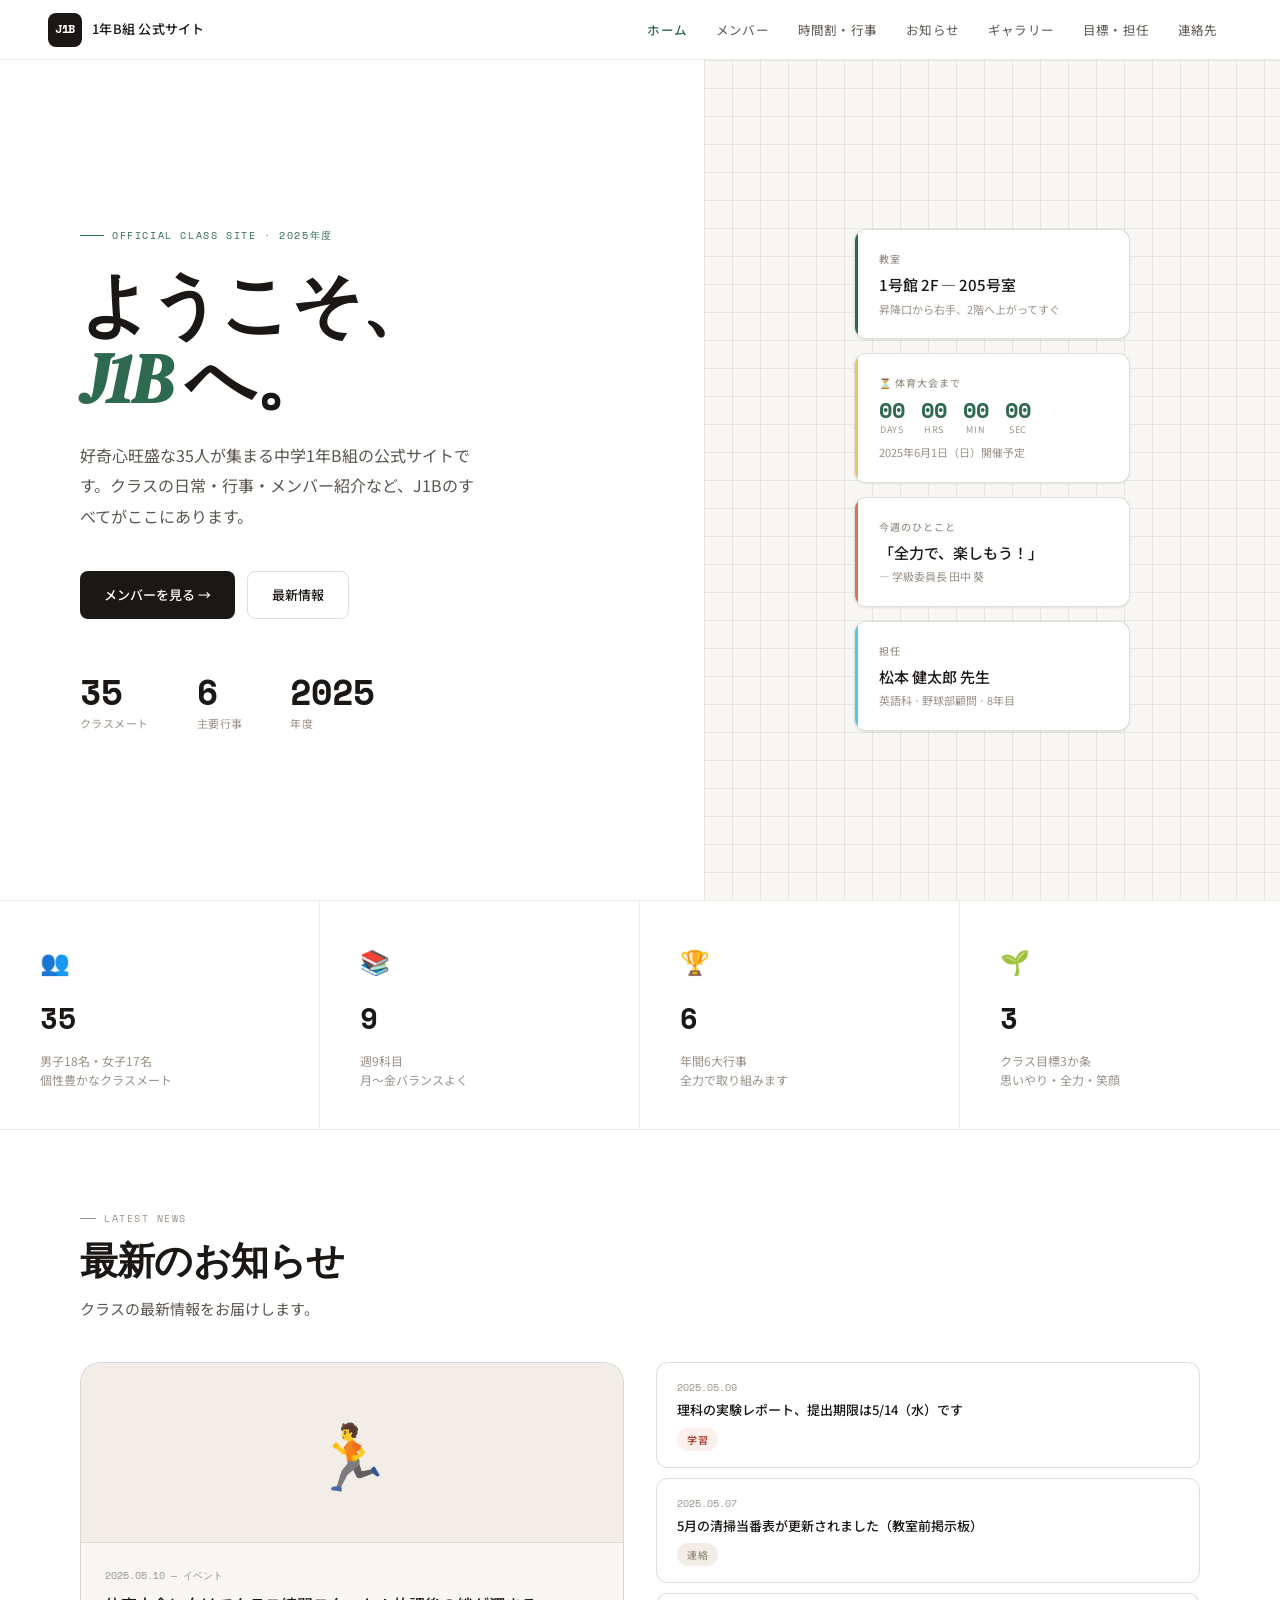
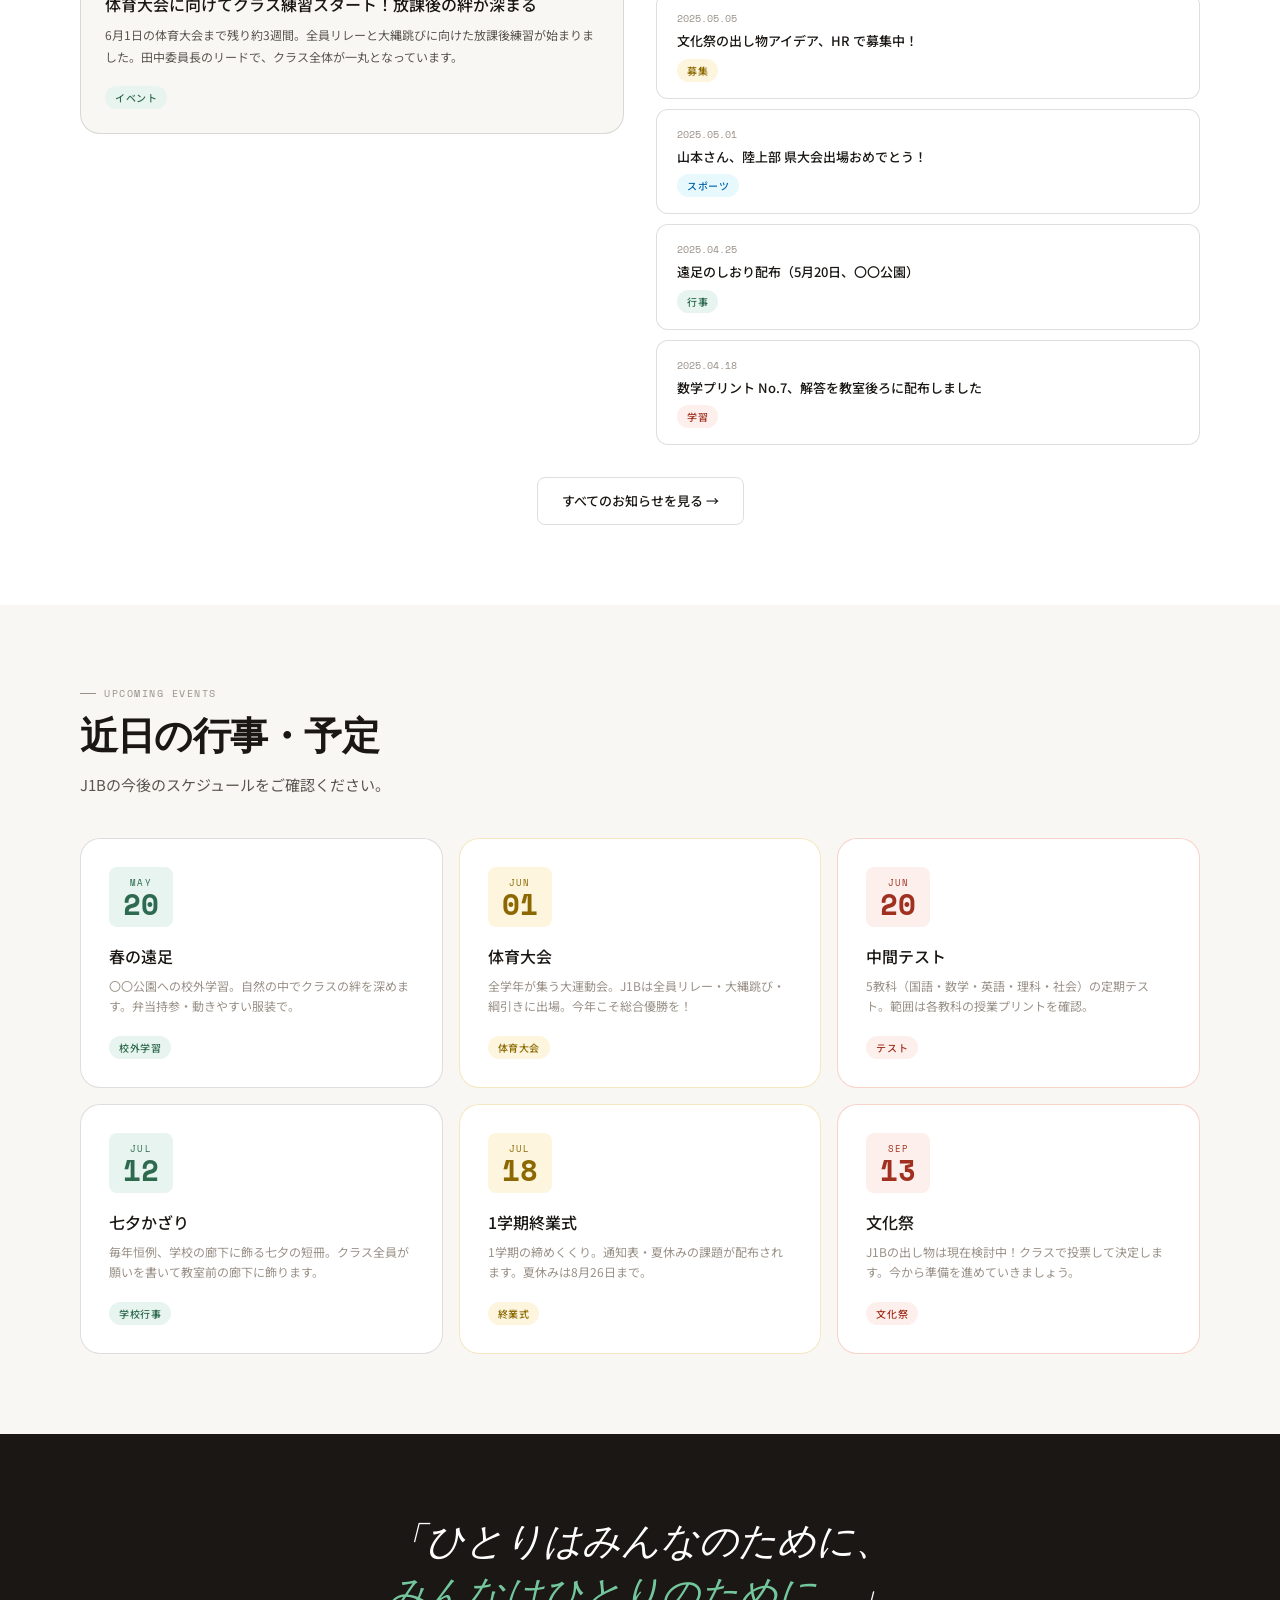
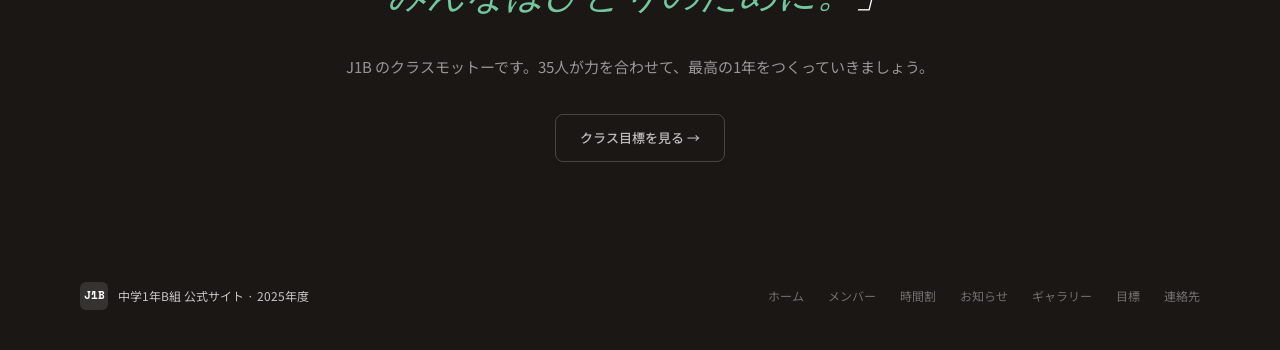
==== commit 1ef40162: "Update index.html" ====
--- a/index.html
+++ b/index.html
@@ -3,1241 +3,516 @@
 <head>
 <meta charset="UTF-8">
 <meta name="viewport" content="width=device-width, initial-scale=1.0">
-<title>J1B クラス公式サイト</title>
+<title>J1B ホーム | 中学1年B組 公式サイト</title>
 <link rel="preconnect" href="https://fonts.googleapis.com">
 <link href="https://fonts.googleapis.com/css2?family=Noto+Sans+JP:wght@300;400;500;700&family=DM+Serif+Display:ital@0;1&family=Space+Mono:wght@400;700&display=swap" rel="stylesheet">
+<link rel="stylesheet" href="style.css">
 <style>
-  *, *::before, *::after { box-sizing: border-box; margin: 0; padding: 0; }
-
-  :root {
-    --white: #ffffff;
-    --off-white: #f8f7f4;
-    --cream: #f2ede6;
-    --ink: #1a1714;
-    --ink-light: #5a554e;
-    --ink-muted: #9a9188;
-    --accent: #2d6a4f;
-    --accent-light: #e8f4ef;
-    --accent-mid: #74c69d;
-    --gold: #e9c46a;
-    --coral: #e76f51;
-    --sky: #4cc9f0;
-    --border: rgba(26,23,20,0.08);
-    --border-mid: rgba(26,23,20,0.14);
-    --shadow-sm: 0 1px 3px rgba(0,0,0,0.06), 0 1px 2px rgba(0,0,0,0.04);
-    --shadow-md: 0 4px 16px rgba(0,0,0,0.08);
-    --shadow-lg: 0 12px 40px rgba(0,0,0,0.1);
-    --radius: 12px;
-    --radius-lg: 20px;
-    --font-display: 'DM Serif Display', serif;
-    --font-body: 'Noto Sans JP', sans-serif;
-    --font-mono: 'Space Mono', monospace;
-  }
-
-  html { scroll-behavior: smooth; }
-
-  body {
-    font-family: var(--font-body);
-    background: var(--white);
-    color: var(--ink);
-    line-height: 1.7;
-    font-size: 15px;
-    overflow-x: hidden;
-  }
-
-  /* ── NAV ── */
-  nav {
-    position: fixed; top: 0; left: 0; right: 0; z-index: 100;
-    display: flex; align-items: center; justify-content: space-between;
-    padding: 0 2.5rem;
-    height: 64px;
-    background: rgba(255,255,255,0.92);
-    backdrop-filter: blur(12px);
-    border-bottom: 0.5px solid var(--border);
-  }
-
-  .nav-brand {
-    display: flex; align-items: center; gap: 10px;
-    text-decoration: none; color: var(--ink);
-  }
-
-  .nav-badge {
-    width: 36px; height: 36px; border-radius: 8px;
-    background: var(--ink);
-    color: var(--white);
-    font-family: var(--font-mono);
-    font-size: 13px; font-weight: 700;
-    display: flex; align-items: center; justify-content: center;
-    letter-spacing: -0.5px;
-  }
-
-  .nav-title { font-size: 14px; font-weight: 500; letter-spacing: 0.02em; }
-
-  .nav-links {
-    display: flex; align-items: center; gap: 0;
-    list-style: none;
-  }
-
-  .nav-links a {
-    display: block; padding: 0 1rem;
-    font-size: 13px; font-weight: 400; color: var(--ink-light);
-    text-decoration: none; letter-spacing: 0.02em;
-    transition: color 0.2s;
-    white-space: nowrap;
-  }
-
-  .nav-links a:hover { color: var(--accent); }
-
-  /* ── HERO ── */
-  #hero {
-    min-height: 100vh;
-    display: grid; grid-template-columns: 1fr 1fr;
-    padding-top: 64px;
-    overflow: hidden;
-  }
-
-  .hero-left {
-    display: flex; flex-direction: column; justify-content: center;
-    padding: 5rem 3rem 5rem 5rem;
-    position: relative;
-  }
-
-  .hero-eyebrow {
-    font-family: var(--font-mono);
-    font-size: 11px; letter-spacing: 0.15em; text-transform: uppercase;
-    color: var(--accent); margin-bottom: 1.5rem;
-    display: flex; align-items: center; gap: 8px;
-  }
-
-  .hero-eyebrow::before {
-    content: ''; width: 24px; height: 1px; background: var(--accent);
-  }
-
-  .hero-h1 {
-    font-family: var(--font-display);
-    font-size: clamp(3rem, 5vw, 5rem);
-    line-height: 1.1; letter-spacing: -0.02em;
-    color: var(--ink);
-    margin-bottom: 1.5rem;
-  }
-
-  .hero-h1 em {
-    font-style: italic; color: var(--accent);
-  }
-
-  .hero-desc {
-    font-size: 16px; color: var(--ink-light); line-height: 1.8;
-    max-width: 420px; margin-bottom: 2.5rem;
-  }
-
-  .hero-stats {
-    display: flex; gap: 2.5rem;
-  }
-
-  .hero-stat-num {
-    font-family: var(--font-mono);
-    font-size: 2rem; font-weight: 700; color: var(--ink);
-    line-height: 1;
-  }
-
-  .hero-stat-label {
-    font-size: 11px; color: var(--ink-muted);
-    letter-spacing: 0.05em; margin-top: 4px;
-  }
-
-  .hero-right {
-    background: var(--off-white);
-    position: relative; overflow: hidden;
-    display: flex; align-items: center; justify-content: center;
-  }
-
-  .hero-visual {
-    position: absolute; inset: 0;
-    display: flex; align-items: center; justify-content: center;
-  }
-
-  .hero-grid-bg {
-    position: absolute; inset: 0;
-    background-image:
-      linear-gradient(var(--border) 1px, transparent 1px),
-      linear-gradient(90deg, var(--border) 1px, transparent 1px);
-    background-size: 32px 32px;
-  }
-
-  .hero-card-stack {
-    position: relative; z-index: 2;
-    display: flex; flex-direction: column; gap: 12px;
-    padding: 2rem;
-  }
-
-  .info-card {
-    background: var(--white);
-    border: 0.5px solid var(--border-mid);
-    border-radius: var(--radius);
-    padding: 1.25rem 1.5rem;
-    box-shadow: var(--shadow-sm);
-    min-width: 300px;
-    position: relative; overflow: hidden;
-  }
-
-  .info-card::before {
-    content: ''; position: absolute; left: 0; top: 0; bottom: 0;
-    width: 3px;
-  }
-
-  .info-card.green::before { background: var(--accent); }
-  .info-card.gold::before { background: var(--gold); }
-  .info-card.coral::before { background: var(--coral); }
-
-  .card-label {
-    font-size: 10px; font-weight: 500; letter-spacing: 0.1em;
-    text-transform: uppercase; color: var(--ink-muted);
-    margin-bottom: 6px;
-  }
-
-  .card-value {
-    font-size: 18px; font-weight: 500; color: var(--ink);
-  }
-
-  .card-sub {
-    font-size: 12px; color: var(--ink-muted); margin-top: 2px;
-  }
-
-  /* ── SECTIONS ── */
-  section { padding: 6rem 5rem; }
-
-  .section-tag {
-    font-family: var(--font-mono);
-    font-size: 10px; letter-spacing: 0.15em; text-transform: uppercase;
-    color: var(--ink-muted); margin-bottom: 1rem;
-    display: flex; align-items: center; gap: 8px;
-  }
-
-  .section-tag::before {
-    content: ''; width: 16px; height: 1px; background: var(--ink-muted);
-  }
-
-  .section-h2 {
-    font-family: var(--font-display);
-    font-size: clamp(2rem, 3.5vw, 3.2rem);
-    line-height: 1.15; letter-spacing: -0.02em;
-    color: var(--ink); margin-bottom: 1rem;
-  }
-
-  .section-lead {
-    font-size: 16px; color: var(--ink-light); line-height: 1.8;
-    max-width: 560px; margin-bottom: 3.5rem;
-  }
-
-  /* ── MEMBERS ── */
-  #members { background: var(--white); }
-
-  .members-grid {
-    display: grid;
-    grid-template-columns: repeat(auto-fill, minmax(200px, 1fr));
-    gap: 16px;
-  }
-
-  .member-card {
-    border: 0.5px solid var(--border-mid);
-    border-radius: var(--radius);
-    padding: 1.5rem;
-    background: var(--white);
-    transition: transform 0.2s, box-shadow 0.2s, border-color 0.2s;
-    cursor: default;
-    position: relative; overflow: hidden;
-  }
-
-  .member-card:hover {
-    transform: translateY(-3px);
-    box-shadow: var(--shadow-md);
-    border-color: var(--accent-mid);
-  }
-
-  .member-avatar {
-    width: 52px; height: 52px; border-radius: 50%;
-    display: flex; align-items: center; justify-content: center;
-    font-family: var(--font-mono); font-size: 16px; font-weight: 700;
-    margin-bottom: 12px;
-  }
-
-  .member-name { font-size: 15px; font-weight: 500; margin-bottom: 4px; }
-  .member-role { font-size: 11px; color: var(--ink-muted); letter-spacing: 0.04em; }
-
-  .member-hobby {
-    margin-top: 12px; padding-top: 12px;
-    border-top: 0.5px solid var(--border);
-    font-size: 12px; color: var(--ink-light);
-  }
-
-  .member-number {
-    position: absolute; top: 12px; right: 14px;
-    font-family: var(--font-mono); font-size: 10px;
-    color: var(--ink-muted); letter-spacing: 0.05em;
-  }
-
-  /* ── SCHEDULE ── */
-  #schedule { background: var(--off-white); }
-
-  .schedule-layout {
-    display: grid; grid-template-columns: 1fr 2fr; gap: 3rem;
-    align-items: start;
-  }
-
-  .schedule-aside {}
-
-  .schedule-filters {
-    display: flex; flex-direction: column; gap: 6px;
-    margin-bottom: 2rem;
-  }
-
-  .filter-btn {
-    padding: 8px 14px; border: 0.5px solid var(--border-mid);
-    border-radius: 8px; background: var(--white);
-    font-family: var(--font-body); font-size: 13px;
-    color: var(--ink-light); cursor: pointer;
-    text-align: left; transition: all 0.15s;
-  }
-
-  .filter-btn.active, .filter-btn:hover {
-    background: var(--ink); color: var(--white); border-color: var(--ink);
-  }
-
-  .timetable {
-    background: var(--white); border-radius: var(--radius-lg);
-    border: 0.5px solid var(--border-mid);
-    overflow: hidden;
-  }
-
-  .timetable-header {
-    display: grid; grid-template-columns: 60px repeat(5, 1fr);
-    border-bottom: 0.5px solid var(--border-mid);
-  }
-
-  .timetable-header > div {
-    padding: 12px 8px; text-align: center;
-    font-size: 11px; font-weight: 500; letter-spacing: 0.05em;
-    color: var(--ink-muted);
-  }
-
-  .timetable-row {
-    display: grid; grid-template-columns: 60px repeat(5, 1fr);
-    border-bottom: 0.5px solid var(--border);
-  }
-
-  .timetable-row:last-child { border-bottom: none; }
-
-  .time-cell {
-    padding: 14px 8px; text-align: center;
-    font-family: var(--font-mono); font-size: 10px;
-    color: var(--ink-muted); border-right: 0.5px solid var(--border);
-    display: flex; flex-direction: column; align-items: center; justify-content: center; gap: 2px;
-  }
-
-  .time-period { font-size: 14px; font-weight: 700; color: var(--ink-light); }
-
-  .subject-cell {
-    padding: 10px 8px; text-align: center;
-    font-size: 12px; display: flex; flex-direction: column;
-    align-items: center; justify-content: center; gap: 4px;
-    min-height: 56px;
-  }
-
-  .subject-name { font-weight: 500; font-size: 13px; }
-  .subject-room { font-size: 10px; color: var(--ink-muted); }
-
-  .subj-jp { background: #fff8f0; }
-  .subj-math { background: #f0f4ff; }
-  .subj-en { background: #f0fff4; }
-  .subj-sci { background: #fff0f0; }
-  .subj-soc { background: #fffff0; }
-  .subj-pe { background: #f0f8ff; }
-  .subj-music { background: #fff0f8; }
-  .subj-art { background: #f8f0ff; }
-  .subj-tech { background: #f0ffff; }
-  .subj-home { background: #fff5f0; }
-  .subj-moral { background: #f5fff0; }
-  .subj-hr { background: #fafafa; }
-
-  /* ── NEWS ── */
-  #news { background: var(--white); }
-
-  .news-grid {
-    display: grid; grid-template-columns: 2fr 1fr; gap: 2rem;
-  }
-
-  .news-featured {
-    background: var(--off-white);
-    border-radius: var(--radius-lg);
-    padding: 2.5rem;
-    border: 0.5px solid var(--border);
-    position: relative; overflow: hidden;
-  }
-
-  .news-featured-tag {
-    display: inline-block; padding: 4px 10px;
-    border-radius: 99px; background: var(--accent); color: var(--white);
-    font-size: 10px; font-weight: 500; letter-spacing: 0.08em;
-    text-transform: uppercase; margin-bottom: 1rem;
-  }
-
-  .news-featured-title {
-    font-family: var(--font-display); font-size: 1.8rem;
-    line-height: 1.25; color: var(--ink); margin-bottom: 1rem;
-  }
-
-  .news-featured-body {
-    font-size: 14px; color: var(--ink-light); line-height: 1.8; margin-bottom: 1.5rem;
-  }
-
-  .news-featured-meta {
-    font-family: var(--font-mono); font-size: 11px; color: var(--ink-muted);
-  }
-
-  .news-list { display: flex; flex-direction: column; gap: 12px; }
-
-  .news-item {
-    border: 0.5px solid var(--border-mid);
-    border-radius: var(--radius);
-    padding: 1.25rem;
-    background: var(--white);
-    transition: border-color 0.2s;
-    cursor: default;
-  }
-
-  .news-item:hover { border-color: var(--accent-mid); }
-
-  .news-item-date {
-    font-family: var(--font-mono); font-size: 10px; color: var(--ink-muted);
-    margin-bottom: 6px;
-  }
-
-  .news-item-title { font-size: 13px; font-weight: 500; line-height: 1.5; }
-
-  .news-tag {
-    display: inline-block; margin-top: 8px; padding: 2px 8px;
-    border-radius: 4px; font-size: 10px; letter-spacing: 0.05em;
-  }
-
-  .tag-event { background: var(--accent-light); color: var(--accent); }
-  .tag-announce { background: #fff3cd; color: #856404; }
-  .tag-sports { background: #cff4fc; color: #0c5460; }
-  .tag-study { background: #f8d7da; color: #842029; }
-
-  /* ── GALLERY ── */
-  #gallery { background: var(--off-white); }
-
-  .gallery-grid {
-    display: grid;
-    grid-template-columns: repeat(4, 1fr);
-    grid-template-rows: auto;
-    gap: 12px;
-  }
-
-  .gallery-item {
-    border-radius: var(--radius); overflow: hidden;
-    background: var(--cream);
-    border: 0.5px solid var(--border);
-    aspect-ratio: 1;
-    display: flex; align-items: center; justify-content: center;
-    position: relative; cursor: pointer;
-    transition: transform 0.2s, box-shadow 0.2s;
-  }
-
-  .gallery-item:hover { transform: scale(1.02); box-shadow: var(--shadow-md); }
-  .gallery-item.wide { grid-column: span 2; aspect-ratio: 2/1; }
-  .gallery-item.tall { grid-row: span 2; aspect-ratio: 1/2; }
-
-  .gallery-placeholder {
-    display: flex; flex-direction: column; align-items: center; justify-content: center;
-    gap: 8px; padding: 1rem;
-  }
-
-  .gallery-emoji { font-size: 2.5rem; }
-  .gallery-caption { font-size: 11px; color: var(--ink-muted); text-align: center; letter-spacing: 0.03em; }
-
-  .gallery-overlay {
-    position: absolute; inset: 0; background: rgba(45,106,79,0.85);
-    display: flex; align-items: center; justify-content: center;
-    opacity: 0; transition: opacity 0.2s;
-    color: white; font-size: 12px; letter-spacing: 0.05em;
-  }
-
-  .gallery-item:hover .gallery-overlay { opacity: 1; }
-
-  /* ── GOALS ── */
-  #goals { background: var(--ink); color: var(--white); }
-
-  #goals .section-tag { color: rgba(255,255,255,0.4); }
-  #goals .section-tag::before { background: rgba(255,255,255,0.4); }
-  #goals .section-h2 { color: var(--white); }
-  #goals .section-lead { color: rgba(255,255,255,0.6); }
-
-  .goals-grid {
-    display: grid; grid-template-columns: repeat(3, 1fr); gap: 16px;
-  }
-
-  .goal-card {
-    border: 0.5px solid rgba(255,255,255,0.12);
-    border-radius: var(--radius-lg); padding: 2rem;
-    background: rgba(255,255,255,0.04);
-    transition: background 0.2s, border-color 0.2s;
-  }
-
-  .goal-card:hover {
-    background: rgba(255,255,255,0.07);
-    border-color: rgba(255,255,255,0.2);
-  }
-
-  .goal-num {
-    font-family: var(--font-mono); font-size: 2.5rem; font-weight: 700;
-    color: rgba(255,255,255,0.15); line-height: 1;
-    margin-bottom: 1rem;
-  }
-
-  .goal-title { font-size: 18px; font-weight: 500; margin-bottom: 8px; }
-  .goal-desc { font-size: 13px; color: rgba(255,255,255,0.55); line-height: 1.8; }
-
-  /* ── TEACHER ── */
-  #teacher { background: var(--white); }
-
-  .teacher-layout {
-    display: grid; grid-template-columns: 320px 1fr; gap: 5rem; align-items: start;
-  }
-
-  .teacher-portrait {
-    background: var(--off-white); border-radius: var(--radius-lg);
-    border: 0.5px solid var(--border-mid);
-    padding: 2.5rem; text-align: center;
-  }
-
-  .portrait-circle {
-    width: 120px; height: 120px; border-radius: 50%;
-    background: var(--accent-light);
-    display: flex; align-items: center; justify-content: center;
-    font-family: var(--font-mono); font-size: 2rem; font-weight: 700;
-    color: var(--accent); margin: 0 auto 1.5rem;
-  }
-
-  .portrait-name {
-    font-family: var(--font-display); font-size: 1.5rem; margin-bottom: 4px;
-  }
-
-  .portrait-title { font-size: 12px; color: var(--ink-muted); letter-spacing: 0.05em; }
-
-  .portrait-tags { display: flex; flex-wrap: wrap; gap: 6px; margin-top: 1.5rem; justify-content: center; }
-
-  .portrait-tag {
-    padding: 4px 10px; border-radius: 99px;
-    background: var(--white); border: 0.5px solid var(--border-mid);
-    font-size: 11px; color: var(--ink-light);
-  }
-
-  .teacher-message {
-    font-family: var(--font-display); font-style: italic;
-    font-size: clamp(1.5rem, 2.5vw, 2rem); line-height: 1.5;
-    color: var(--ink); margin-bottom: 1.5rem;
-    position: relative; padding-left: 1.5rem;
-  }
-
-  .teacher-message::before {
-    content: '"'; position: absolute; left: 0; top: -0.2em;
-    font-size: 3rem; color: var(--accent); line-height: 1; font-style: normal;
-  }
-
-  .teacher-bio {
-    font-size: 15px; color: var(--ink-light); line-height: 1.9; margin-bottom: 2rem;
-  }
-
-  .teacher-subjects { display: flex; flex-wrap: wrap; gap: 8px; }
-
-  .subj-badge {
-    padding: 6px 14px; border-radius: 8px;
-    background: var(--off-white); border: 0.5px solid var(--border-mid);
-    font-size: 12px; font-weight: 500; color: var(--ink-light);
-  }
-
-  /* ── CONTACT ── */
-  #contact { background: var(--off-white); }
-
-  .contact-layout { display: grid; grid-template-columns: 1fr 1fr; gap: 3rem; }
-
-  .contact-info-block {
-    border: 0.5px solid var(--border-mid); border-radius: var(--radius);
-    padding: 1.5rem; background: var(--white);
-    display: flex; align-items: flex-start; gap: 14px;
-  }
-
-  .contact-icon {
-    width: 40px; height: 40px; border-radius: 8px;
-    background: var(--accent-light); display: flex;
-    align-items: center; justify-content: center;
-    font-size: 18px; flex-shrink: 0;
-  }
-
-  .contact-info-label { font-size: 11px; color: var(--ink-muted); margin-bottom: 4px; letter-spacing: 0.04em; }
-  .contact-info-value { font-size: 14px; font-weight: 500; }
-
-  .contact-blocks { display: flex; flex-direction: column; gap: 12px; }
-
-  .contact-form-side { display: flex; flex-direction: column; gap: 1rem; }
-
-  .form-group { display: flex; flex-direction: column; gap: 6px; }
-
-  .form-label { font-size: 12px; font-weight: 500; color: var(--ink-light); }
-
-  .form-input, .form-textarea {
-    padding: 10px 14px; border: 0.5px solid var(--border-mid);
-    border-radius: 8px; background: var(--white); font-family: var(--font-body);
-    font-size: 14px; color: var(--ink); outline: none;
-    transition: border-color 0.15s;
-    width: 100%;
-  }
-
-  .form-input:focus, .form-textarea:focus { border-color: var(--accent); }
-  .form-textarea { resize: vertical; min-height: 100px; }
-
-  .btn-primary {
-    padding: 12px 28px; border-radius: 8px;
-    background: var(--ink); color: var(--white);
-    border: none; font-family: var(--font-body); font-size: 14px; font-weight: 500;
-    cursor: pointer; transition: background 0.15s;
-    align-self: flex-start;
-  }
-
-  .btn-primary:hover { background: var(--accent); }
-
-  /* ── FOOTER ── */
-  footer {
-    background: var(--ink); color: rgba(255,255,255,0.4);
-    padding: 2.5rem 5rem;
-    display: flex; justify-content: space-between; align-items: center;
-    font-size: 12px;
-  }
-
-  .footer-brand {
-    display: flex; align-items: center; gap: 10px;
-    color: rgba(255,255,255,0.8);
-  }
-
-  .footer-badge {
-    width: 28px; height: 28px; border-radius: 6px;
-    background: rgba(255,255,255,0.15);
-    font-family: var(--font-mono); font-size: 11px; font-weight: 700;
-    display: flex; align-items: center; justify-content: center;
-    color: white;
-  }
-
-  /* ── ANIMATIONS ── */
-  @keyframes fadeUp {
-    from { opacity: 0; transform: translateY(24px); }
-    to { opacity: 1; transform: translateY(0); }
-  }
-
-  .anim { opacity: 0; }
-  .anim.visible { animation: fadeUp 0.6s ease forwards; }
-
-  .hero-left > * { animation: fadeUp 0.6s ease forwards; opacity: 0; }
-  .hero-left > *:nth-child(1) { animation-delay: 0.1s; }
-  .hero-left > *:nth-child(2) { animation-delay: 0.2s; }
-  .hero-left > *:nth-child(3) { animation-delay: 0.3s; }
-  .hero-left > *:nth-child(4) { animation-delay: 0.45s; }
-
-  .info-card { animation: fadeUp 0.5s ease forwards; opacity: 0; }
-  .info-card:nth-child(1) { animation-delay: 0.4s; }
-  .info-card:nth-child(2) { animation-delay: 0.55s; }
-  .info-card:nth-child(3) { animation-delay: 0.7s; }
-
-  /* ── RESPONSIVE ── */
-  @media (max-width: 900px) {
-    #hero { grid-template-columns: 1fr; }
-    .hero-right { min-height: 300px; }
-    .hero-left { padding: 3rem 2rem; }
-    section { padding: 4rem 2rem; }
-    .news-grid { grid-template-columns: 1fr; }
-    .gallery-grid { grid-template-columns: repeat(2, 1fr); }
-    .goals-grid { grid-template-columns: 1fr; }
-    .teacher-layout { grid-template-columns: 1fr; }
-    .contact-layout { grid-template-columns: 1fr; }
-    .schedule-layout { grid-template-columns: 1fr; }
-    nav { padding: 0 1.5rem; }
-    .nav-links { display: none; }
-    footer { flex-direction: column; gap: 1rem; text-align: center; padding: 2rem; }
-  }
+/* ── HERO ── */
+#hero {
+  min-height: 100vh;
+  display: grid; grid-template-columns: 1.1fr 0.9fr;
+  padding-top: 60px; overflow: hidden;
+}
+.hero-left {
+  display: flex; flex-direction: column; justify-content: center;
+  padding: 6rem 3.5rem 6rem 5rem; position: relative;
+}
+.hero-left > * { animation: fadeUp 0.6s ease forwards; opacity: 0; }
+.hero-left > *:nth-child(1) { animation-delay: 0.05s; }
+.hero-left > *:nth-child(2) { animation-delay: 0.15s; }
+.hero-left > *:nth-child(3) { animation-delay: 0.28s; }
+.hero-left > *:nth-child(4) { animation-delay: 0.42s; }
+.hero-left > *:nth-child(5) { animation-delay: 0.55s; }
+
+.hero-eyebrow {
+  font-family: var(--font-mono);
+  font-size: 10px; letter-spacing: 0.16em; text-transform: uppercase;
+  color: var(--accent); margin-bottom: 1.5rem;
+  display: flex; align-items: center; gap: 8px;
+}
+.hero-eyebrow::before { content:''; width:24px; height:1px; background:var(--accent); }
+
+.hero-h1 {
+  font-family: var(--font-display);
+  font-size: clamp(3.5rem, 5.5vw, 5.5rem);
+  line-height: 1.05; letter-spacing: -0.025em;
+  color: var(--ink); margin-bottom: 1.5rem;
+}
+.hero-h1 em { font-style:italic; color:var(--accent); }
+
+.hero-desc {
+  font-size: 16px; color: var(--ink-light); line-height: 1.9;
+  max-width: 400px; margin-bottom: 2.5rem;
+}
+
+.hero-cta-row { display:flex; gap:12px; flex-wrap:wrap; margin-bottom: 3.5rem; }
+
+.btn-dark {
+  display:inline-flex; align-items:center; gap:8px;
+  padding: 12px 24px; border-radius: 8px;
+  background: var(--ink); color: var(--white);
+  text-decoration: none; font-size: 13px; font-weight: 500;
+  transition: background 0.15s;
+}
+.btn-dark:hover { background: var(--accent); }
+
+.btn-outline {
+  display:inline-flex; align-items:center; gap:8px;
+  padding: 12px 24px; border-radius: 8px;
+  background: transparent; color: var(--ink);
+  text-decoration: none; font-size: 13px; font-weight: 500;
+  border: 0.5px solid var(--border-mid);
+  transition: border-color 0.15s, color 0.15s;
+}
+.btn-outline:hover { border-color: var(--accent); color: var(--accent); }
+
+.hero-stats { display:flex; gap:3rem; }
+.hero-stat-num {
+  font-family: var(--font-mono); font-size: 2.2rem; font-weight: 700;
+  color: var(--ink); line-height: 1;
+}
+.hero-stat-label { font-size: 11px; color: var(--ink-muted); margin-top:4px; letter-spacing:0.04em; }
+
+/* Hero right panel */
+.hero-right {
+  background: var(--off-white);
+  position: relative; overflow: hidden;
+  display: flex; align-items: center; justify-content: center;
+}
+.hero-grid-bg {
+  position: absolute; inset: 0;
+  background-image:
+    linear-gradient(var(--border) 1px, transparent 1px),
+    linear-gradient(90deg, var(--border) 1px, transparent 1px);
+  background-size: 28px 28px;
+}
+.hero-card-stack {
+  position: relative; z-index: 2;
+  display: flex; flex-direction: column; gap: 14px;
+  padding: 2rem; width: 340px;
+}
+.info-card {
+  background: var(--white);
+  border: 0.5px solid var(--border-mid);
+  border-radius: var(--radius); padding: 1.25rem 1.5rem;
+  box-shadow: var(--shadow-sm);
+  position: relative; overflow: hidden;
+  animation: fadeUp 0.5s ease forwards; opacity: 0;
+}
+.info-card:nth-child(1) { animation-delay: 0.4s; }
+.info-card:nth-child(2) { animation-delay: 0.55s; }
+.info-card:nth-child(3) { animation-delay: 0.7s; }
+.info-card:nth-child(4) { animation-delay: 0.85s; }
+.info-card::before {
+  content:''; position:absolute; left:0; top:0; bottom:0; width:3px;
+}
+.ic-green::before { background:var(--accent); }
+.ic-gold::before  { background:var(--gold); }
+.ic-coral::before { background:var(--coral); }
+.ic-sky::before   { background:var(--sky); }
+.card-label { font-size:10px; font-weight:500; letter-spacing:0.1em; text-transform:uppercase; color:var(--ink-muted); margin-bottom:5px; }
+.card-value { font-size:15px; font-weight:500; color:var(--ink); }
+.card-sub   { font-size:11px; color:var(--ink-muted); margin-top:2px; }
+
+/* countdown */
+.countdown-row { display:flex; gap:16px; margin-top:8px; }
+.cd-block { text-align:center; }
+.cd-num {
+  font-family: var(--font-mono); font-size:1.4rem; font-weight:700;
+  color:var(--accent); line-height:1;
+}
+.cd-unit { font-size:9px; color:var(--ink-muted); letter-spacing:0.08em; }
+
+/* ── ABOUT STRIP ── */
+#about {
+  display: grid; grid-template-columns: repeat(4,1fr);
+  border-top: 0.5px solid var(--border); border-bottom: 0.5px solid var(--border);
+}
+.about-cell {
+  padding: 2.5rem; border-right: 0.5px solid var(--border);
+  display: flex; flex-direction: column; gap: 8px;
+}
+.about-cell:last-child { border-right: none; }
+.about-icon { font-size: 1.5rem; margin-bottom: 4px; }
+.about-num { font-family:var(--font-mono); font-size:1.8rem; font-weight:700; color:var(--ink); }
+.about-text { font-size:12px; color:var(--ink-muted); line-height:1.6; }
+
+/* ── QUICK NEWS ── */
+#quick-news { padding: 5rem; }
+.qnews-layout { display:grid; grid-template-columns:1fr 1fr; gap:2rem; }
+
+.news-item-big {
+  border: 0.5px solid var(--border-mid); border-radius:var(--radius-lg);
+  overflow:hidden; background:var(--off-white); cursor:default;
+  transition: box-shadow 0.2s;
+}
+.news-item-big:hover { box-shadow: var(--shadow-md); }
+.nib-thumb {
+  height: 180px; background: var(--cream);
+  display:flex; align-items:center; justify-content:center; font-size:4rem;
+  border-bottom: 0.5px solid var(--border);
+}
+.nib-body { padding: 1.5rem; }
+.nib-date { font-family:var(--font-mono); font-size:10px; color:var(--ink-muted); margin-bottom:8px; }
+.nib-title { font-size:16px; font-weight:500; line-height:1.5; margin-bottom:8px; }
+.nib-excerpt { font-size:12px; color:var(--ink-light); line-height:1.8; }
+
+.news-side { display:flex; flex-direction:column; gap:10px; }
+.ns-item {
+  border: 0.5px solid var(--border-mid); border-radius:var(--radius);
+  padding: 1rem 1.25rem; background:var(--white); cursor:default;
+  transition: border-color 0.2s;
+}
+.ns-item:hover { border-color:var(--accent-mid); }
+.ns-date { font-family:var(--font-mono); font-size:10px; color:var(--ink-muted); margin-bottom:4px; }
+.ns-title { font-size:13px; font-weight:500; line-height:1.5; }
+.ns-tags { display:flex; gap:6px; margin-top:8px; }
+
+.news-footer-row { margin-top: 2rem; text-align:center; }
+
+/* ── UPCOMING EVENTS ── */
+#upcoming { padding: 5rem; background:var(--off-white); }
+.events-grid { display:grid; grid-template-columns:repeat(3,1fr); gap:16px; }
+.event-card {
+  background:var(--white); border:0.5px solid var(--border-mid);
+  border-radius:var(--radius-lg); padding:1.75rem; overflow:hidden; position:relative;
+  transition: transform 0.2s, box-shadow 0.2s;
+}
+.event-card:hover { transform:translateY(-3px); box-shadow:var(--shadow-md); }
+.event-date-block {
+  display:inline-flex; flex-direction:column; align-items:center;
+  background:var(--accent-light); border-radius:8px; padding:8px 14px;
+  margin-bottom:1rem;
+}
+.event-month { font-family:var(--font-mono); font-size:9px; letter-spacing:0.12em; color:var(--accent); text-transform:uppercase; }
+.event-day   { font-family:var(--font-mono); font-size:1.8rem; font-weight:700; color:var(--accent); line-height:1; }
+.event-title { font-size:16px; font-weight:500; margin-bottom:6px; }
+.event-desc  { font-size:12px; color:var(--ink-muted); line-height:1.7; }
+.event-card.gold-card { border-color: rgba(233,196,106,0.4); }
+.event-card.gold-card .event-date-block { background:var(--gold-light); }
+.event-card.gold-card .event-month,
+.event-card.gold-card .event-day { color:#8c6800; }
+.event-card.coral-card { border-color:rgba(231,111,81,0.3); }
+.event-card.coral-card .event-date-block { background:var(--coral-light); }
+.event-card.coral-card .event-month,
+.event-card.coral-card .event-day { color:#a03020; }
+
+/* ── CLASS MESSAGE ── */
+#message { padding:5rem; background:var(--ink); color:white; }
+.message-inner {
+  max-width: 760px; margin: 0 auto; text-align:center;
+}
+.message-quote {
+  font-family:var(--font-display); font-style:italic;
+  font-size: clamp(1.8rem, 3vw, 2.8rem); line-height:1.4;
+  color:white; margin-bottom:2rem;
+}
+.message-quote span { color: var(--accent-mid); }
+.message-attr { font-family:var(--font-mono); font-size:11px; color:rgba(255,255,255,0.4); }
+
+/* grid responsive */
+@media (max-width:900px) {
+  #hero { grid-template-columns:1fr; }
+  .hero-right { min-height:320px; }
+  .hero-left { padding:3rem 2rem; }
+  #about { grid-template-columns:1fr 1fr; }
+  .about-cell { border-bottom:0.5px solid var(--border); }
+  #quick-news { padding:3rem 2rem; }
+  .qnews-layout { grid-template-columns:1fr; }
+  #upcoming { padding:3rem 2rem; }
+  .events-grid { grid-template-columns:1fr; }
+  #message { padding:4rem 2rem; }
+}
 </style>
 </head>
 <body>
 
-<!-- ── NAVIGATION ── -->
 <nav>
-  <a href="#hero" class="nav-brand">
+  <a href="index.html" class="nav-brand">
     <div class="nav-badge">J1B</div>
     <span class="nav-title">1年B組 公式サイト</span>
   </a>
   <ul class="nav-links">
-    <li><a href="#members">メンバー</a></li>
-    <li><a href="#schedule">時間割</a></li>
-    <li><a href="#news">お知らせ</a></li>
-    <li><a href="#gallery">フォトギャラリー</a></li>
-    <li><a href="#goals">クラス目標</a></li>
-    <li><a href="#teacher">担任紹介</a></li>
-    <li><a href="#contact">連絡先</a></li>
+    <li><a href="index.html" class="active">ホーム</a></li>
+    <li><a href="members.html">メンバー</a></li>
+    <li><a href="schedule.html">時間割・行事</a></li>
+    <li><a href="news.html">お知らせ</a></li>
+    <li><a href="gallery.html">ギャラリー</a></li>
+    <li><a href="goals.html">目標・担任</a></li>
+    <li><a href="contact.html">連絡先</a></li>
   </ul>
 </nav>
 
 <!-- ── HERO ── -->
 <section id="hero">
   <div class="hero-left">
-    <p class="hero-eyebrow">Official Class Site · 2025</p>
-    <h1 class="hero-h1">
-      ようこそ、<br>
-      <em>J1B</em> へ。
-    </h1>
-    <p class="hero-desc">
-      好奇心旺盛な仲間たちが集まる中学1年B組。<br>
-      ともに学び、笑い、成長していくクラスです。<br>
-      ここに、私たちの日常があります。
-    </p>
+    <p class="hero-eyebrow">Official Class Site · 2025年度</p>
+    <h1 class="hero-h1">ようこそ、<br><em>J1B</em> へ。</h1>
+    <p class="hero-desc">好奇心旺盛な35人が集まる中学1年B組の公式サイトです。クラスの日常・行事・メンバー紹介など、J1Bのすべてがここにあります。</p>
+    <div class="hero-cta-row">
+      <a href="members.html" class="btn-dark">メンバーを見る →</a>
+      <a href="news.html" class="btn-outline">最新情報</a>
+    </div>
     <div class="hero-stats">
       <div>
         <div class="hero-stat-num">35</div>
         <div class="hero-stat-label">クラスメート</div>
       </div>
       <div>
-        <div class="hero-stat-num">1</div>
-        <div class="hero-stat-label">担任の先生</div>
+        <div class="hero-stat-num">6</div>
+        <div class="hero-stat-label">主要行事</div>
       </div>
       <div>
-        <div class="hero-stat-num">365</div>
-        <div class="hero-stat-label">思い出の日々</div>
+        <div class="hero-stat-num">2025</div>
+        <div class="hero-stat-label">年度</div>
       </div>
     </div>
   </div>
 
   <div class="hero-right">
     <div class="hero-grid-bg"></div>
-    <div class="hero-visual">
-      <div class="hero-card-stack">
-        <div class="info-card green">
-          <div class="card-label">教室</div>
-          <div class="card-value">1号館 2F — 205号室</div>
-          <div class="card-sub">昇降口から右手、2階へ</div>
+    <div class="hero-card-stack">
+      <div class="info-card ic-green">
+        <div class="card-label">教室</div>
+        <div class="card-value">1号館 2F — 205号室</div>
+        <div class="card-sub">昇降口から右手、2階へ上がってすぐ</div>
+      </div>
+      <div class="info-card ic-gold">
+        <div class="card-label">⏳ 体育大会まで</div>
+        <div class="countdown-row">
+          <div class="cd-block"><div class="cd-num" id="cd-days">21</div><div class="cd-unit">DAYS</div></div>
+          <div class="cd-block"><div class="cd-num" id="cd-hours">08</div><div class="cd-unit">HRS</div></div>
+          <div class="cd-block"><div class="cd-num" id="cd-mins">45</div><div class="cd-unit">MIN</div></div>
+          <div class="cd-block"><div class="cd-num" id="cd-secs">30</div><div class="cd-unit">SEC</div></div>
         </div>
-        <div class="info-card gold">
-          <div class="card-label">次のイベント</div>
-          <div class="card-value">体育大会まであと 21日</div>
-          <div class="card-sub">2025年6月1日（日）予定</div>
+        <div class="card-sub" style="margin-top:6px;">2025年6月1日（日）開催予定</div>
+      </div>
+      <div class="info-card ic-coral">
+        <div class="card-label">今週のひとこと</div>
+        <div class="card-value">「全力で、楽しもう！」</div>
+        <div class="card-sub">— 学級委員長 田中 葵</div>
+      </div>
+      <div class="info-card ic-sky">
+        <div class="card-label">担任</div>
+        <div class="card-value">松本 健太郎 先生</div>
+        <div class="card-sub">英語科 · 野球部顧問 · 8年目</div>
+      </div>
+    </div>
+  </div>
+</section>
+
+<!-- ── ABOUT STRIP ── -->
+<div id="about">
+  <div class="about-cell anim">
+    <div class="about-icon">👥</div>
+    <div class="about-num">35</div>
+    <div class="about-text">男子18名・女子17名<br>個性豊かなクラスメート</div>
+  </div>
+  <div class="about-cell anim">
+    <div class="about-icon">📚</div>
+    <div class="about-num">9</div>
+    <div class="about-text">週9科目<br>月〜金バランスよく</div>
+  </div>
+  <div class="about-cell anim">
+    <div class="about-icon">🏆</div>
+    <div class="about-num">6</div>
+    <div class="about-text">年間6大行事<br>全力で取り組みます</div>
+  </div>
+  <div class="about-cell anim">
+    <div class="about-icon">🌱</div>
+    <div class="about-num">3</div>
+    <div class="about-text">クラス目標3か条<br>思いやり・全力・笑顔</div>
+  </div>
+</div>
+
+<!-- ── QUICK NEWS ── -->
+<section id="quick-news">
+  <p class="section-tag anim">Latest News</p>
+  <h2 class="section-h2 anim">最新のお知らせ</h2>
+  <p class="section-lead anim">クラスの最新情報をお届けします。</p>
+
+  <div class="qnews-layout">
+    <a href="news.html" style="text-decoration:none; color:inherit;" class="anim">
+      <div class="news-item-big">
+        <div class="nib-thumb">🏃</div>
+        <div class="nib-body">
+          <div class="nib-date">2025.05.10 — イベント</div>
+          <div class="nib-title">体育大会に向けてクラス練習スタート！放課後の絆が深まる</div>
+          <div class="nib-excerpt">6月1日の体育大会まで残り約3週間。全員リレーと大縄跳びに向けた放課後練習が始まりました。田中委員長のリードで、クラス全体が一丸となっています。</div>
+          <div style="margin-top:1rem;"><span class="badge badge-green">イベント</span></div>
         </div>
-        <div class="info-card coral">
-          <div class="card-label">今週のひとこと</div>
-          <div class="card-value">「全力で、楽しもう！」</div>
-          <div class="card-sub">— 学級委員長より</div>
-        </div>
-      </div>
-    </div>
+      </div>
+    </a>
+
+    <div class="news-side anim">
+      <div class="ns-item">
+        <div class="ns-date">2025.05.09</div>
+        <div class="ns-title">理科の実験レポート、提出期限は5/14（水）です</div>
+        <div class="ns-tags"><span class="badge badge-coral">学習</span></div>
+      </div>
+      <div class="ns-item">
+        <div class="ns-date">2025.05.07</div>
+        <div class="ns-title">5月の清掃当番表が更新されました（教室前掲示板）</div>
+        <div class="ns-tags"><span class="badge badge-gray">連絡</span></div>
+      </div>
+      <div class="ns-item">
+        <div class="ns-date">2025.05.05</div>
+        <div class="ns-title">文化祭の出し物アイデア、HR で募集中！</div>
+        <div class="ns-tags"><span class="badge badge-gold">募集</span></div>
+      </div>
+      <div class="ns-item">
+        <div class="ns-date">2025.05.01</div>
+        <div class="ns-title">山本さん、陸上部 県大会出場おめでとう！</div>
+        <div class="ns-tags"><span class="badge badge-sky">スポーツ</span></div>
+      </div>
+      <div class="ns-item">
+        <div class="ns-date">2025.04.25</div>
+        <div class="ns-title">遠足のしおり配布（5月20日、〇〇公園）</div>
+        <div class="ns-tags"><span class="badge badge-green">行事</span></div>
+      </div>
+      <div class="ns-item">
+        <div class="ns-date">2025.04.18</div>
+        <div class="ns-title">数学プリント No.7、解答を教室後ろに配布しました</div>
+        <div class="ns-tags"><span class="badge badge-coral">学習</span></div>
+      </div>
+    </div>
+  </div>
+
+  <div class="news-footer-row anim">
+    <a href="news.html" class="btn-outline">すべてのお知らせを見る →</a>
   </div>
 </section>
 
-<!-- ── MEMBERS ── -->
-<section id="members">
-  <p class="section-tag anim">Members</p>
-  <h2 class="section-h2 anim">クラスの仲間たち</h2>
-  <p class="section-lead anim">個性豊かな35人が集まるJ1B。それぞれの得意なことや好きなことを活かして、毎日を楽しんでいます。</p>
-
-  <div class="members-grid">
-    <!-- 学級役員 -->
-    <div class="member-card" style="border-color: rgba(45,106,79,0.3); background: #f8fffa;">
-      <span class="member-number">#01</span>
-      <div class="member-avatar" style="background: var(--accent-light); color: var(--accent);">田</div>
-      <div class="member-name">田中 葵</div>
-      <div class="member-role">学級委員長</div>
-      <div class="member-hobby">📚 読書 · バスケ</div>
-    </div>
-    <div class="member-card" style="border-color: rgba(45,106,79,0.3); background: #f8fffa;">
-      <span class="member-number">#02</span>
-      <div class="member-avatar" style="background: #e8f4ff; color: #1d6fa5;">佐</div>
-      <div class="member-name">佐藤 蓮</div>
-      <div class="member-role">副委員長</div>
-      <div class="member-hobby">🎸 ギター · 映画鑑賞</div>
-    </div>
-    <div class="member-card" style="border-color: rgba(45,106,79,0.3); background: #f8fffa;">
-      <span class="member-number">#03</span>
-      <div class="member-avatar" style="background: #fff0e8; color: #c25f2e;">鈴</div>
-      <div class="member-name">鈴木 陽菜</div>
-      <div class="member-role">書記</div>
-      <div class="member-hobby">✏️ イラスト · 料理</div>
-    </div>
-    <div class="member-card" style="border-color: rgba(45,106,79,0.3); background: #f8fffa;">
-      <span class="member-number">#04</span>
-      <div class="member-avatar" style="background: #f8e8ff; color: #7c3db0;">高</div>
-      <div class="member-name">高橋 湊</div>
-      <div class="member-role">会計</div>
-      <div class="member-hobby">🎮 ゲーム · 数学</div>
-    </div>
-
-    <!-- 一般クラスメート -->
-    <div class="member-card">
-      <span class="member-number">#05</span>
-      <div class="member-avatar" style="background: #fff8e0; color: #a07c00;">伊</div>
-      <div class="member-name">伊藤 柚希</div>
-      <div class="member-role">体育委員</div>
-      <div class="member-hobby">⚽ サッカー</div>
-    </div>
-    <div class="member-card">
-      <span class="member-number">#06</span>
-      <div class="member-avatar" style="background: #e8fff0; color: #1a8c4e;">渡</div>
-      <div class="member-name">渡辺 さくら</div>
-      <div class="member-role">図書委員</div>
-      <div class="member-hobby">📖 小説 · ピアノ</div>
-    </div>
-    <div class="member-card">
-      <span class="member-number">#07</span>
-      <div class="member-avatar" style="background: #ffe8e8; color: #c0392b;">山</div>
-      <div class="member-name">山本 颯太</div>
-      <div class="member-role">保健委員</div>
-      <div class="member-hobby">🏊 水泳 · 料理</div>
-    </div>
-    <div class="member-card">
-      <span class="member-number">#08</span>
-      <div class="member-avatar" style="background: #e8eeff; color: #2d3ca8;">中</div>
-      <div class="member-name">中村 美桜</div>
-      <div class="member-role">美化委員</div>
-      <div class="member-hobby">🎨 絵画 · ダンス</div>
-    </div>
-    <div class="member-card">
-      <span class="member-number">#09</span>
-      <div class="member-avatar" style="background: #fff0f8; color: #b0306e;">小</div>
-      <div class="member-name">小林 悠真</div>
-      <div class="member-role">給食委員</div>
-      <div class="member-hobby">🍳 料理 · ドラム</div>
-    </div>
-    <div class="member-card">
-      <span class="member-number">#10</span>
-      <div class="member-avatar" style="background: #f0fff8; color: #12825a;">加</div>
-      <div class="member-name">加藤 結衣</div>
-      <div class="member-role">放送委員</div>
-      <div class="member-hobby">🎤 歌 · 映画</div>
-    </div>
-    <div class="member-card">
-      <span class="member-number">#11</span>
-      <div class="member-avatar" style="background: #f8f0e8; color: #8c5a1a;">吉</div>
-      <div class="member-name">吉田 大翔</div>
-      <div class="member-role">広報委員</div>
-      <div class="member-hobby">📷 写真 · バレー</div>
-    </div>
-    <div class="member-card">
-      <span class="member-number">#12</span>
-      <div class="member-avatar" style="background: #e8f0ff; color: #1a3c8c;">山</div>
-      <div class="member-name">山田 詩音</div>
-      <div class="member-role">文化委員</div>
-      <div class="member-hobby">🎵 ヴァイオリン</div>
-    </div>
-    <!-- More members row -->
-    <div class="member-card" style="border-style: dashed; background: var(--off-white); display: flex; flex-direction: column; align-items: center; justify-content: center; text-align: center; min-height: 140px;">
-      <div style="font-size: 1.5rem; margin-bottom: 8px;">＋ 23名</div>
-      <div style="font-size: 12px; color: var(--ink-muted);">残りのクラスメートたち</div>
+<!-- ── UPCOMING EVENTS ── -->
+<section id="upcoming">
+  <p class="section-tag anim">Upcoming Events</p>
+  <h2 class="section-h2 anim">近日の行事・予定</h2>
+  <p class="section-lead anim">J1Bの今後のスケジュールをご確認ください。</p>
+
+  <div class="events-grid">
+    <div class="event-card anim">
+      <div class="event-date-block">
+        <span class="event-month">May</span>
+        <span class="event-day">20</span>
+      </div>
+      <div class="event-title">春の遠足</div>
+      <div class="event-desc">〇〇公園への校外学習。自然の中でクラスの絆を深めます。弁当持参・動きやすい服装で。</div>
+      <div style="margin-top:1rem;"><span class="badge badge-green">校外学習</span></div>
+    </div>
+    <div class="event-card gold-card anim">
+      <div class="event-date-block">
+        <span class="event-month">Jun</span>
+        <span class="event-day">01</span>
+      </div>
+      <div class="event-title">体育大会</div>
+      <div class="event-desc">全学年が集う大運動会。J1Bは全員リレー・大縄跳び・綱引きに出場。今年こそ総合優勝を！</div>
+      <div style="margin-top:1rem;"><span class="badge badge-gold">体育大会</span></div>
+    </div>
+    <div class="event-card coral-card anim">
+      <div class="event-date-block">
+        <span class="event-month">Jun</span>
+        <span class="event-day">20</span>
+      </div>
+      <div class="event-title">中間テスト</div>
+      <div class="event-desc">5教科（国語・数学・英語・理科・社会）の定期テスト。範囲は各教科の授業プリントを確認。</div>
+      <div style="margin-top:1rem;"><span class="badge badge-coral">テスト</span></div>
+    </div>
+    <div class="event-card anim">
+      <div class="event-date-block">
+        <span class="event-month">Jul</span>
+        <span class="event-day">12</span>
+      </div>
+      <div class="event-title">七夕かざり</div>
+      <div class="event-desc">毎年恒例、学校の廊下に飾る七夕の短冊。クラス全員が願いを書いて教室前の廊下に飾ります。</div>
+      <div style="margin-top:1rem;"><span class="badge badge-green">学校行事</span></div>
+    </div>
+    <div class="event-card gold-card anim">
+      <div class="event-date-block">
+        <span class="event-month">Jul</span>
+        <span class="event-day">18</span>
+      </div>
+      <div class="event-title">1学期終業式</div>
+      <div class="event-desc">1学期の締めくくり。通知表・夏休みの課題が配布されます。夏休みは8月26日まで。</div>
+      <div style="margin-top:1rem;"><span class="badge badge-gold">終業式</span></div>
+    </div>
+    <div class="event-card coral-card anim">
+      <div class="event-date-block">
+        <span class="event-month">Sep</span>
+        <span class="event-day">13</span>
+      </div>
+      <div class="event-title">文化祭</div>
+      <div class="event-desc">J1Bの出し物は現在検討中！クラスで投票して決定します。今から準備を進めていきましょう。</div>
+      <div style="margin-top:1rem;"><span class="badge badge-coral">文化祭</span></div>
     </div>
   </div>
 </section>
 
-<!-- ── SCHEDULE ── -->
-<section id="schedule">
-  <p class="section-tag anim">Timetable</p>
-  <h2 class="section-h2 anim">今週の時間割</h2>
-  <p class="section-lead anim">2025年度 前期 J1B クラス週間スケジュール</p>
-
-  <div class="schedule-layout">
-    <div class="schedule-aside">
-      <p style="font-size:13px; color: var(--ink-muted); margin-bottom: 1rem; line-height: 1.8;">
-        授業開始は毎朝 <strong>8:30</strong>。<br>
-        昼食は <strong>12:30〜13:10</strong>。<br>
-        放課後は <strong>15:30</strong> まで。
-      </p>
-      <div style="border: 0.5px solid var(--border-mid); border-radius: var(--radius); padding: 1.2rem; background: white; margin-top: 1rem;">
-        <div style="font-size: 11px; font-weight: 500; color: var(--ink-muted); text-transform: uppercase; letter-spacing: 0.08em; margin-bottom: 12px;">科目の色</div>
-        <div style="display: flex; flex-direction: column; gap: 6px;">
-          <div style="display:flex;align-items:center;gap:8px;font-size:12px;"><span style="width:12px;height:12px;border-radius:2px;background:#fff8f0;border:0.5px solid #e8d0b0;display:inline-block;"></span>国語</div>
-          <div style="display:flex;align-items:center;gap:8px;font-size:12px;"><span style="width:12px;height:12px;border-radius:2px;background:#f0f4ff;border:0.5px solid #b0b8e8;display:inline-block;"></span>数学</div>
-          <div style="display:flex;align-items:center;gap:8px;font-size:12px;"><span style="width:12px;height:12px;border-radius:2px;background:#f0fff4;border:0.5px solid #a0d8b0;display:inline-block;"></span>英語</div>
-          <div style="display:flex;align-items:center;gap:8px;font-size:12px;"><span style="width:12px;height:12px;border-radius:2px;background:#fff0f0;border:0.5px solid #e8b0b0;display:inline-block;"></span>理科</div>
-          <div style="display:flex;align-items:center;gap:8px;font-size:12px;"><span style="width:12px;height:12px;border-radius:2px;background:#fffff0;border:0.5px solid #d8d8a0;display:inline-block;"></span>社会</div>
-          <div style="display:flex;align-items:center;gap:8px;font-size:12px;"><span style="width:12px;height:12px;border-radius:2px;background:#f0f8ff;border:0.5px solid #a0c0e0;display:inline-block;"></span>体育</div>
-        </div>
-      </div>
-    </div>
-
-    <div class="timetable">
-      <div class="timetable-header">
-        <div></div>
-        <div>月</div>
-        <div>火</div>
-        <div>水</div>
-        <div>木</div>
-        <div>金</div>
-      </div>
-      <!-- 1限 -->
-      <div class="timetable-row">
-        <div class="time-cell"><span class="time-period">1</span>8:30</div>
-        <div class="subject-cell subj-en"><span class="subject-name">英語</span><span class="subject-room">205</span></div>
-        <div class="subject-cell subj-math"><span class="subject-name">数学</span><span class="subject-room">205</span></div>
-        <div class="subject-cell subj-jp"><span class="subject-name">国語</span><span class="subject-room">205</span></div>
-        <div class="subject-cell subj-sci"><span class="subject-name">理科</span><span class="subject-room">理科室</span></div>
-        <div class="subject-cell subj-en"><span class="subject-name">英語</span><span class="subject-room">205</span></div>
-      </div>
-      <!-- 2限 -->
-      <div class="timetable-row">
-        <div class="time-cell"><span class="time-period">2</span>9:20</div>
-        <div class="subject-cell subj-math"><span class="subject-name">数学</span><span class="subject-room">205</span></div>
-        <div class="subject-cell subj-soc"><span class="subject-name">社会</span><span class="subject-room">205</span></div>
-        <div class="subject-cell subj-pe"><span class="subject-name">体育</span><span class="subject-room">体育館</span></div>
-        <div class="subject-cell subj-math"><span class="subject-name">数学</span><span class="subject-room">205</span></div>
-        <div class="subject-cell subj-soc"><span class="subject-name">社会</span><span class="subject-room">205</span></div>
-      </div>
-      <!-- 3限 -->
-      <div class="timetable-row">
-        <div class="time-cell"><span class="time-period">3</span>10:15</div>
-        <div class="subject-cell subj-jp"><span class="subject-name">国語</span><span class="subject-room">205</span></div>
-        <div class="subject-cell subj-sci"><span class="subject-name">理科</span><span class="subject-room">理科室</span></div>
-        <div class="subject-cell subj-math"><span class="subject-name">数学</span><span class="subject-room">205</span></div>
-        <div class="subject-cell subj-en"><span class="subject-name">英語</span><span class="subject-room">205</span></div>
-        <div class="subject-cell subj-music"><span class="subject-name">音楽</span><span class="subject-room">音楽室</span></div>
-      </div>
-      <!-- 4限 -->
-      <div class="timetable-row">
-        <div class="time-cell"><span class="time-period">4</span>11:05</div>
-        <div class="subject-cell subj-soc"><span class="subject-name">社会</span><span class="subject-room">205</span></div>
-        <div class="subject-cell subj-jp"><span class="subject-name">国語</span><span class="subject-room">205</span></div>
-        <div class="subject-cell subj-sci"><span class="subject-name">理科</span><span class="subject-room">理科室</span></div>
-        <div class="subject-cell subj-pe"><span class="subject-name">体育</span><span class="subject-room">グラウンド</span></div>
-        <div class="subject-cell subj-art"><span class="subject-name">美術</span><span class="subject-room">美術室</span></div>
-      </div>
-      <!-- 昼食 -->
-      <div style="background: var(--off-white); padding: 8px 12px; border-bottom: 0.5px solid var(--border); text-align:center; font-size:11px; color: var(--ink-muted); letter-spacing: 0.05em;">🍱 昼食 12:30〜13:10</div>
-      <!-- 5限 -->
-      <div class="timetable-row">
-        <div class="time-cell"><span class="time-period">5</span>13:10</div>
-        <div class="subject-cell subj-tech"><span class="subject-name">技術</span><span class="subject-room">技術室</span></div>
-        <div class="subject-cell subj-en"><span class="subject-name">英語</span><span class="subject-room">LL教室</span></div>
-        <div class="subject-cell subj-soc"><span class="subject-name">社会</span><span class="subject-room">205</span></div>
-        <div class="subject-cell subj-jp"><span class="subject-name">国語</span><span class="subject-room">205</span></div>
-        <div class="subject-cell subj-sci"><span class="subject-name">理科</span><span class="subject-room">理科室</span></div>
-      </div>
-      <!-- 6限 -->
-      <div class="timetable-row">
-        <div class="time-cell"><span class="time-period">6</span>14:00</div>
-        <div class="subject-cell subj-home"><span class="subject-name">家庭科</span><span class="subject-room">家庭室</span></div>
-        <div class="subject-cell subj-moral"><span class="subject-name">道徳</span><span class="subject-room">205</span></div>
-        <div class="subject-cell subj-hr"><span class="subject-name">HR</span><span class="subject-room">205</span></div>
-        <div class="subject-cell subj-music"><span class="subject-name">音楽</span><span class="subject-room">音楽室</span></div>
-        <div class="subject-cell subj-math"><span class="subject-name">数学</span><span class="subject-room">205</span></div>
-      </div>
-    </div>
+<!-- ── MESSAGE ── */-->
+<section id="message">
+  <div class="message-inner anim">
+    <div class="message-quote">
+      「ひとりはみんなのために、<br><span>みんなはひとりのために。</span>」
+    </div>
+    <p style="font-size:15px; color:rgba(255,255,255,0.55); margin-bottom:2rem; line-height:1.9;">
+      J1B のクラスモットーです。35人が力を合わせて、最高の1年をつくっていきましょう。
+    </p>
+    <a href="goals.html" class="btn-outline" style="color:rgba(255,255,255,0.7); border-color:rgba(255,255,255,0.2);">クラス目標を見る →</a>
   </div>
 </section>
 
-<!-- ── NEWS ── -->
-<section id="news">
-  <p class="section-tag anim">News & Updates</p>
-  <h2 class="section-h2 anim">お知らせ</h2>
-  <p class="section-lead anim">クラスからの最新情報をお届けします。</p>
-
-  <div class="news-grid">
-    <div class="news-featured">
-      <span class="news-featured-tag">✨ 特集</span>
-      <h3 class="news-featured-title">体育大会に向けて、<br>クラス練習スタート！</h3>
-      <p class="news-featured-body">
-        6月1日（日）に行われる体育大会に向けて、J1Bの練習が本格的にスタートしました。今年のJ1Bは「全員リレー」と「大縄跳び」に全力を注いでいます。放課後の練習では笑顔があふれ、クラスの絆がどんどん深まっています。今年こそ総合優勝を目指して、みんなで頑張りましょう！
-      </p>
-      <span class="news-featured-meta">2025.05.08 — 学級委員長 田中 葵</span>
-    </div>
-
-    <div class="news-list">
-      <div class="news-item">
-        <div class="news-item-date">2025.05.10</div>
-        <div class="news-item-title">理科の実験レポート提出期限について</div>
-        <span class="news-tag tag-study">学習</span>
-      </div>
-      <div class="news-item">
-        <div class="news-item-date">2025.05.07</div>
-        <div class="news-item-title">5月の清掃当番表が更新されました</div>
-        <span class="news-tag tag-announce">連絡</span>
-      </div>
-      <div class="news-item">
-        <div class="news-item-date">2025.05.05</div>
-        <div class="news-item-title">文化祭の出し物アイデア募集中！</div>
-        <span class="news-tag tag-event">イベント</span>
-      </div>
-      <div class="news-item">
-        <div class="news-item-date">2025.05.01</div>
-        <div class="news-item-title">陸上部 県大会出場おめでとう！</div>
-        <span class="news-tag tag-sports">スポーツ</span>
-      </div>
-      <div class="news-item">
-        <div class="news-item-date">2025.04.25</div>
-        <div class="news-item-title">遠足のしおりを配布しました（5/20）</div>
-        <span class="news-tag tag-event">イベント</span>
-      </div>
-    </div>
-  </div>
-</section>
-
-<!-- ── GALLERY ── -->
-<section id="gallery">
-  <p class="section-tag anim">Photo Gallery</p>
-  <h2 class="section-h2 anim">フォトギャラリー</h2>
-  <p class="section-lead anim">日々の思い出を写真で振り返ります。</p>
-
-  <div class="gallery-grid">
-    <div class="gallery-item wide">
-      <div class="gallery-placeholder">
-        <div class="gallery-emoji">🏫</div>
-        <div class="gallery-caption">入学式・クラス写真<br>2025.04.08</div>
-      </div>
-      <div class="gallery-overlay">入学式</div>
-    </div>
-    <div class="gallery-item">
-      <div class="gallery-placeholder">
-        <div class="gallery-emoji">🌸</div>
-        <div class="gallery-caption">お花見遠足<br>4月</div>
-      </div>
-      <div class="gallery-overlay">春の遠足</div>
-    </div>
-    <div class="gallery-item">
-      <div class="gallery-placeholder">
-        <div class="gallery-emoji">🔬</div>
-        <div class="gallery-caption">理科実験<br>顕微鏡観察</div>
-      </div>
-      <div class="gallery-overlay">理科の授業</div>
-    </div>
-
-    <div class="gallery-item">
-      <div class="gallery-placeholder">
-        <div class="gallery-emoji">🎨</div>
-        <div class="gallery-caption">美術・自画像<br>制作中</div>
-      </div>
-      <div class="gallery-overlay">美術の時間</div>
-    </div>
-    <div class="gallery-item">
-      <div class="gallery-placeholder">
-        <div class="gallery-emoji">🍱</div>
-        <div class="gallery-caption">みんなでランチ<br>楽しい昼食</div>
-      </div>
-      <div class="gallery-overlay">給食の時間</div>
-    </div>
-    <div class="gallery-item">
-      <div class="gallery-placeholder">
-        <div class="gallery-emoji">⚽</div>
-        <div class="gallery-caption">体育・サッカー<br>GW明けの授業</div>
-      </div>
-      <div class="gallery-overlay">体育の授業</div>
-    </div>
-    <div class="gallery-item">
-      <div class="gallery-placeholder">
-        <div class="gallery-emoji">📚</div>
-        <div class="gallery-caption">図書館での<br>読書タイム</div>
-      </div>
-      <div class="gallery-overlay">図書館</div>
-    </div>
-  </div>
-</section>
-
-<!-- ── GOALS ── -->
-<section id="goals">
-  <p class="section-tag anim">Class Goals</p>
-  <h2 class="section-h2 anim">J1B クラス目標</h2>
-  <p class="section-lead anim">私たちJ1Bが大切にしている3つの約束。</p>
-
-  <div class="goals-grid">
-    <div class="goal-card anim">
-      <div class="goal-num">01</div>
-      <div class="goal-title">思いやりをもって、<br>助け合う</div>
-      <div class="goal-desc">クラスメートが困っているときは積極的に声をかけ、お互いを支え合えるクラスを目指します。</div>
-    </div>
-    <div class="goal-card anim">
-      <div class="goal-num">02</div>
-      <div class="goal-title">何事にも<br>全力で取り組む</div>
-      <div class="goal-desc">授業も行事も掃除も、手を抜かずに最後まで挑戦する。その積み重ねが大きな成長につながります。</div>
-    </div>
-    <div class="goal-card anim">
-      <div class="goal-num">03</div>
-      <div class="goal-title">笑顔あふれる<br>クラスをつくる</div>
-      <div class="goal-desc">毎日教室に来るのが楽しくなるような、明るく居心地のいい雰囲気を全員でつくっていきます。</div>
-    </div>
-  </div>
-
-  <div style="margin-top: 3rem; padding: 2.5rem; border: 0.5px solid rgba(255,255,255,0.15); border-radius: var(--radius-lg); background: rgba(255,255,255,0.04);">
-    <div style="font-family: var(--font-display); font-style: italic; font-size: 1.6rem; color: rgba(255,255,255,0.85); line-height: 1.5; margin-bottom: 1rem;">
-      「ひとりはみんなのために、みんなはひとりのために」
-    </div>
-    <div style="font-size: 13px; color: rgba(255,255,255,0.45);">J1B クラスのモットー · 2025年度</div>
-  </div>
-</section>
-
-<!-- ── TEACHER ── -->
-<section id="teacher">
-  <p class="section-tag anim">Class Teacher</p>
-  <h2 class="section-h2 anim">担任の先生</h2>
-
-  <div class="teacher-layout">
-    <div class="teacher-portrait anim">
-      <div class="portrait-circle">先</div>
-      <div class="portrait-name">松本 健太郎 先生</div>
-      <div class="portrait-title">担任 · 英語科</div>
-      <div class="portrait-tags">
-        <span class="portrait-tag">英語</span>
-        <span class="portrait-tag">野球</span>
-        <span class="portrait-tag">映画</span>
-        <span class="portrait-tag">読書</span>
-      </div>
-      <div style="margin-top: 1.5rem; padding-top: 1.5rem; border-top: 0.5px solid var(--border); font-size: 12px; color: var(--ink-muted); text-align: left;">
-        <div style="display: flex; justify-content: space-between; margin-bottom: 8px;">
-          <span>担当科目</span><span style="color: var(--ink);">英語</span>
-        </div>
-        <div style="display: flex; justify-content: space-between; margin-bottom: 8px;">
-          <span>部活顧問</span><span style="color: var(--ink);">野球部</span>
-        </div>
-        <div style="display: flex; justify-content: space-between;">
-          <span>教員歴</span><span style="color: var(--ink);">8年目</span>
-        </div>
-      </div>
-    </div>
-
-    <div class="anim">
-      <p class="teacher-message">
-        失敗を恐れず、まずはやってみることが大切です。中学の3年間で、たくさん挑戦して、たくさん失敗して、そして大きく成長してほしい。
-      </p>
-      <p class="teacher-bio">
-        はじめまして、J1Bの担任を務める松本健太郎です。学校では英語を教えており、野球部の顧問もしています。英語が苦手な人も、ぜひ授業で好きになってもらえるよう全力で頑張ります。<br><br>
-        J1Bのみなさんは元気いっぱいで好奇心旺盛な子たちが多く、毎日の授業が楽しみです。皆さんの笑顔と成長を見守りながら、この1年間を大切にしていきましょう。何か困ったことや相談があれば、いつでも声をかけてください。<br><br>
-        保護者の皆様にも、学校でのお子様の様子を定期的にお伝えしてまいります。ともに最高の1年をつくっていきましょう。
-      </p>
-      <div class="teacher-subjects">
-        <span class="subj-badge">英語A</span>
-        <span class="subj-badge">英語B（LL）</span>
-        <span class="subj-badge">野球部顧問</span>
-        <span class="subj-badge">生活指導委員</span>
-      </div>
-    </div>
-  </div>
-</section>
-
-<!-- ── CONTACT ── -->
-<section id="contact">
-  <p class="section-tag anim">Contact</p>
-  <h2 class="section-h2 anim">連絡先・お問い合わせ</h2>
-  <p class="section-lead anim">保護者・関係者の方はこちらからご連絡ください。</p>
-
-  <div class="contact-layout">
-    <div class="contact-blocks">
-      <div class="contact-info-block">
-        <div class="contact-icon">🏫</div>
-        <div>
-          <div class="contact-info-label">学校名</div>
-          <div class="contact-info-value">〇〇市立〇〇中学校</div>
-        </div>
-      </div>
-      <div class="contact-info-block">
-        <div class="contact-icon">📍</div>
-        <div>
-          <div class="contact-info-label">所在地</div>
-          <div class="contact-info-value">〒000-0000 〇〇市〇〇町1-1-1</div>
-        </div>
-      </div>
-      <div class="contact-info-block">
-        <div class="contact-icon">📞</div>
-        <div>
-          <div class="contact-info-label">電話番号</div>
-          <div class="contact-info-value">000-0000-0000</div>
-        </div>
-      </div>
-      <div class="contact-info-block">
-        <div class="contact-icon">⏰</div>
-        <div>
-          <div class="contact-info-label">受付時間</div>
-          <div class="contact-info-value">平日 8:00〜17:00</div>
-        </div>
-      </div>
-      <div class="contact-info-block">
-        <div class="contact-icon">👨‍🏫</div>
-        <div>
-          <div class="contact-info-label">担任への連絡</div>
-          <div class="contact-info-value">松本 健太郎（職員室 内線 205）</div>
-        </div>
-      </div>
-    </div>
-
-    <div class="contact-form-side">
-      <p style="font-size:14px; color: var(--ink-light); margin-bottom: 0.5rem;">ご意見・ご質問はこちらのフォームからどうぞ。</p>
-      <div class="form-group">
-        <label class="form-label">お名前</label>
-        <input type="text" class="form-input" placeholder="山田 花子">
-      </div>
-      <div class="form-group">
-        <label class="form-label">メールアドレス</label>
-        <input type="email" class="form-input" placeholder="example@email.com">
-      </div>
-      <div class="form-group">
-        <label class="form-label">種別</label>
-        <select class="form-input">
-          <option>保護者</option>
-          <option>生徒</option>
-          <option>その他</option>
-        </select>
-      </div>
-      <div class="form-group">
-        <label class="form-label">メッセージ</label>
-        <textarea class="form-textarea" placeholder="ご質問・ご意見をご記入ください"></textarea>
-      </div>
-      <button class="btn-primary">送信する →</button>
-    </div>
-  </div>
-</section>
-
-<!-- ── FOOTER ── -->
 <footer>
   <div class="footer-brand">
     <div class="footer-badge">J1B</div>
-    <span>1年B組 公式サイト · 2025年度</span>
-  </div>
-  <div>
-    〇〇市立〇〇中学校 · 担任: 松本 健太郎先生 · 学級委員長: 田中 葵
+    <span>中学1年B組 公式サイト · 2025年度</span>
+  </div>
+  <div class="footer-links">
+    <a href="index.html">ホーム</a>
+    <a href="members.html">メンバー</a>
+    <a href="schedule.html">時間割</a>
+    <a href="news.html">お知らせ</a>
+    <a href="gallery.html">ギャラリー</a>
+    <a href="goals.html">目標</a>
+    <a href="contact.html">連絡先</a>
   </div>
 </footer>
 
 <script>
-  // Intersection Observer for scroll animations
-  const animEls = document.querySelectorAll('.anim');
-  const observer = new IntersectionObserver((entries) => {
-    entries.forEach((entry, i) => {
-      if (entry.isIntersecting) {
-        entry.target.style.animationDelay = (i % 4) * 0.1 + 's';
-        entry.target.classList.add('visible');
-        observer.unobserve(entry.target);
-      }
-    });
-  }, { threshold: 0.1 });
-
-  animEls.forEach(el => observer.observe(el));
-
-  // Smooth nav highlight
-  const sections = document.querySelectorAll('section[id]');
-  const navLinks = document.querySelectorAll('.nav-links a');
-
-  window.addEventListener('scroll', () => {
-    let current = '';
-    sections.forEach(s => {
-      if (window.scrollY >= s.offsetTop - 100) current = s.id;
-    });
-    navLinks.forEach(a => {
-      a.style.color = a.getAttribute('href') === '#' + current
-        ? 'var(--accent)' : '';
-    });
+// Countdown timer to 2025-06-01
+function updateCountdown() {
+  const target = new Date('2025-06-01T09:00:00');
+  const now = new Date();
+  const diff = target - now;
+  if (diff <= 0) {
+    document.getElementById('cd-days').textContent = '00';
+    document.getElementById('cd-hours').textContent = '00';
+    document.getElementById('cd-mins').textContent = '00';
+    document.getElementById('cd-secs').textContent = '00';
+    return;
+  }
+  const d = Math.floor(diff / 86400000);
+  const h = Math.floor((diff % 86400000) / 3600000);
+  const m = Math.floor((diff % 3600000) / 60000);
+  const s = Math.floor((diff % 60000) / 1000);
+  document.getElementById('cd-days').textContent  = String(d).padStart(2,'0');
+  document.getElementById('cd-hours').textContent = String(h).padStart(2,'0');
+  document.getElementById('cd-mins').textContent  = String(m).padStart(2,'0');
+  document.getElementById('cd-secs').textContent  = String(s).padStart(2,'0');
+}
+updateCountdown();
+setInterval(updateCountdown, 1000);
+
+// Scroll animations
+const obs = new IntersectionObserver(entries => {
+  entries.forEach((e,i) => {
+    if (e.isIntersecting) {
+      e.target.style.animationDelay = (i % 4) * 0.08 + 's';
+      e.target.classList.add('visible');
+      obs.unobserve(e.target);
+    }
   });
-
-  // Form submit
-  document.querySelector('.btn-primary').addEventListener('click', () => {
-    alert('メッセージを送信しました。ありがとうございます！');
-  });
+}, { threshold: 0.1 });
+document.querySelectorAll('.anim').forEach(el => obs.observe(el));
 </script>
 </body>
 </html>
--- a/style.css
+++ b/style.css
@@ -0,0 +1,209 @@
+/* ─────────────────────────────────────
+   J1B 公式サイト 共通スタイル
+   ───────────────────────────────────── */
+*, *::before, *::after { box-sizing: border-box; margin: 0; padding: 0; }
+
+:root {
+  --white:       #ffffff;
+  --off-white:   #f8f7f4;
+  --cream:       #f2ede6;
+  --ink:         #1a1714;
+  --ink-light:   #5a554e;
+  --ink-muted:   #9a9188;
+  --accent:      #2d6a4f;
+  --accent-light:#e8f4ef;
+  --accent-mid:  #74c69d;
+  --gold:        #e9c46a;
+  --gold-light:  #fdf5dd;
+  --coral:       #e76f51;
+  --coral-light: #fdf0ec;
+  --sky:         #4cc9f0;
+  --sky-light:   #e8f9fe;
+  --border:      rgba(26,23,20,0.08);
+  --border-mid:  rgba(26,23,20,0.14);
+  --shadow-sm:   0 1px 3px rgba(0,0,0,0.06), 0 1px 2px rgba(0,0,0,0.04);
+  --shadow-md:   0 4px 16px rgba(0,0,0,0.08);
+  --shadow-lg:   0 12px 40px rgba(0,0,0,0.1);
+  --radius:      12px;
+  --radius-lg:   20px;
+  --font-display:'DM Serif Display', serif;
+  --font-body:   'Noto Sans JP', sans-serif;
+  --font-mono:   'Space Mono', monospace;
+}
+
+html { scroll-behavior: smooth; }
+
+body {
+  font-family: var(--font-body);
+  background: var(--white);
+  color: var(--ink);
+  line-height: 1.7;
+  font-size: 15px;
+  overflow-x: hidden;
+}
+
+/* ── NAV ── */
+nav {
+  position: fixed; top: 0; left: 0; right: 0; z-index: 100;
+  display: flex; align-items: center; justify-content: space-between;
+  padding: 0 3rem;
+  height: 60px;
+  background: rgba(255,255,255,0.93);
+  backdrop-filter: blur(14px);
+  border-bottom: 0.5px solid var(--border);
+}
+
+.nav-brand {
+  display: flex; align-items: center; gap: 10px;
+  text-decoration: none; color: var(--ink); flex-shrink: 0;
+}
+
+.nav-badge {
+  width: 34px; height: 34px; border-radius: 8px;
+  background: var(--ink); color: var(--white);
+  font-family: var(--font-mono); font-size: 12px; font-weight: 700;
+  display: flex; align-items: center; justify-content: center;
+  letter-spacing: -0.5px;
+}
+
+.nav-title { font-size: 13px; font-weight: 500; letter-spacing: 0.02em; }
+
+.nav-links {
+  display: flex; align-items: center; list-style: none; gap: 0;
+}
+
+.nav-links a {
+  display: block; padding: 0 0.9rem;
+  font-size: 12.5px; font-weight: 400; color: var(--ink-light);
+  text-decoration: none; letter-spacing: 0.02em;
+  transition: color 0.2s; white-space: nowrap;
+}
+
+.nav-links a:hover { color: var(--accent); }
+.nav-links a.active { color: var(--accent); font-weight: 500; }
+
+/* ── PAGE HEADER ── */
+.page-header {
+  padding: 7rem 5rem 3.5rem;
+  border-bottom: 0.5px solid var(--border);
+  background: var(--off-white);
+}
+
+.page-eyebrow {
+  font-family: var(--font-mono);
+  font-size: 10px; letter-spacing: 0.16em; text-transform: uppercase;
+  color: var(--accent); margin-bottom: 1rem;
+  display: flex; align-items: center; gap: 8px;
+}
+
+.page-eyebrow::before {
+  content: ''; width: 20px; height: 1px; background: var(--accent);
+}
+
+.page-h1 {
+  font-family: var(--font-display);
+  font-size: clamp(2.4rem, 4vw, 4rem);
+  line-height: 1.1; letter-spacing: -0.02em;
+  color: var(--ink); margin-bottom: 1rem;
+}
+
+.page-lead {
+  font-size: 15px; color: var(--ink-light); max-width: 580px; line-height: 1.9;
+}
+
+/* ── SECTION PARTS ── */
+.section-tag {
+  font-family: var(--font-mono);
+  font-size: 10px; letter-spacing: 0.15em; text-transform: uppercase;
+  color: var(--ink-muted); margin-bottom: 0.75rem;
+  display: flex; align-items: center; gap: 8px;
+}
+.section-tag::before { content:''; width:16px; height:1px; background:var(--ink-muted); }
+
+.section-h2 {
+  font-family: var(--font-display);
+  font-size: clamp(1.8rem, 3vw, 2.8rem);
+  line-height: 1.15; letter-spacing: -0.02em;
+  color: var(--ink); margin-bottom: 0.75rem;
+}
+
+.section-lead {
+  font-size: 15px; color: var(--ink-light); line-height: 1.8;
+  max-width: 560px; margin-bottom: 2.5rem;
+}
+
+/* ── SECTION WRAPPERS ── */
+.section { padding: 5rem; }
+.section-alt { padding: 5rem; background: var(--off-white); }
+.section-dark { padding: 5rem; background: var(--ink); color: white; }
+
+/* ── CARD ── */
+.card {
+  background: var(--white);
+  border: 0.5px solid var(--border-mid);
+  border-radius: var(--radius);
+  padding: 1.5rem;
+  transition: transform 0.2s, box-shadow 0.2s, border-color 0.2s;
+}
+.card:hover {
+  transform: translateY(-2px);
+  box-shadow: var(--shadow-md);
+  border-color: var(--accent-mid);
+}
+.card-lg {
+  background: var(--white);
+  border: 0.5px solid var(--border-mid);
+  border-radius: var(--radius-lg);
+  padding: 2rem 2.5rem;
+}
+
+/* ── TAG / BADGE ── */
+.badge {
+  display: inline-block; padding: 3px 10px;
+  border-radius: 99px; font-size: 10px; font-weight: 500;
+  letter-spacing: 0.06em; text-transform: uppercase;
+}
+.badge-green  { background: var(--accent-light); color: var(--accent); }
+.badge-gold   { background: var(--gold-light); color: #8c6800; }
+.badge-coral  { background: var(--coral-light); color: #a03020; }
+.badge-sky    { background: var(--sky-light); color: #0066aa; }
+.badge-gray   { background: var(--cream); color: var(--ink-muted); }
+
+/* ── ANIMATIONS ── */
+@keyframes fadeUp {
+  from { opacity:0; transform:translateY(20px); }
+  to   { opacity:1; transform:translateY(0); }
+}
+.anim { opacity:0; }
+.anim.visible { animation: fadeUp 0.55s ease forwards; }
+
+/* ── FOOTER ── */
+footer {
+  background: var(--ink); color: rgba(255,255,255,0.38);
+  padding: 2.5rem 5rem;
+  display: flex; justify-content: space-between; align-items: center;
+  font-size: 12px;
+}
+.footer-brand {
+  display: flex; align-items: center; gap: 10px;
+  color: rgba(255,255,255,0.75);
+}
+.footer-badge {
+  width: 28px; height: 28px; border-radius: 6px;
+  background: rgba(255,255,255,0.12);
+  font-family: var(--font-mono); font-size: 11px; font-weight: 700;
+  display: flex; align-items: center; justify-content: center; color: white;
+}
+.footer-links { display:flex; gap:1.5rem; }
+.footer-links a { color:rgba(255,255,255,0.38); text-decoration:none; transition:color 0.2s; }
+.footer-links a:hover { color:rgba(255,255,255,0.7); }
+
+/* ── RESPONSIVE ── */
+@media (max-width: 900px) {
+  nav { padding: 0 1.5rem; }
+  .nav-links { display:none; }
+  .page-header { padding: 6rem 2rem 2.5rem; }
+  .section, .section-alt, .section-dark { padding: 3.5rem 2rem; }
+  footer { flex-direction:column; gap:1rem; padding:2rem; text-align:center; }
+  .footer-links { justify-content:center; }
+}
